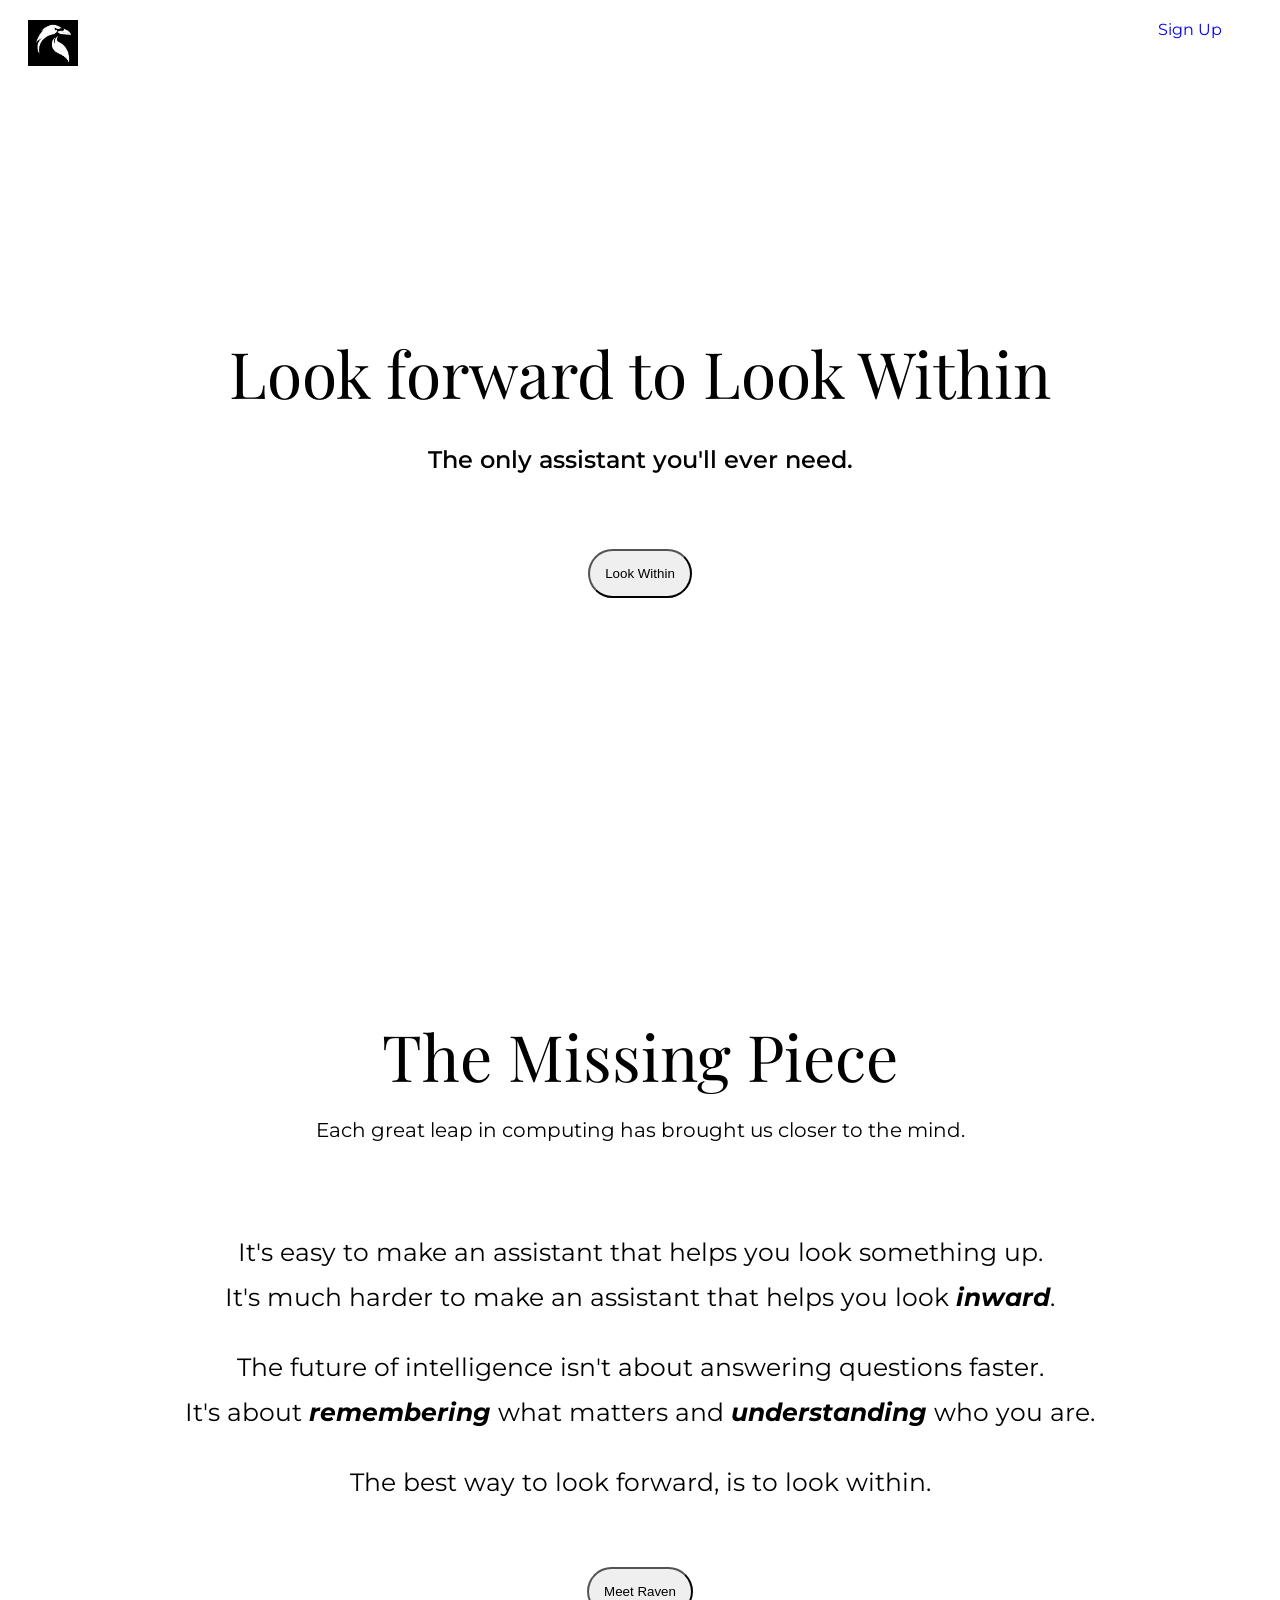
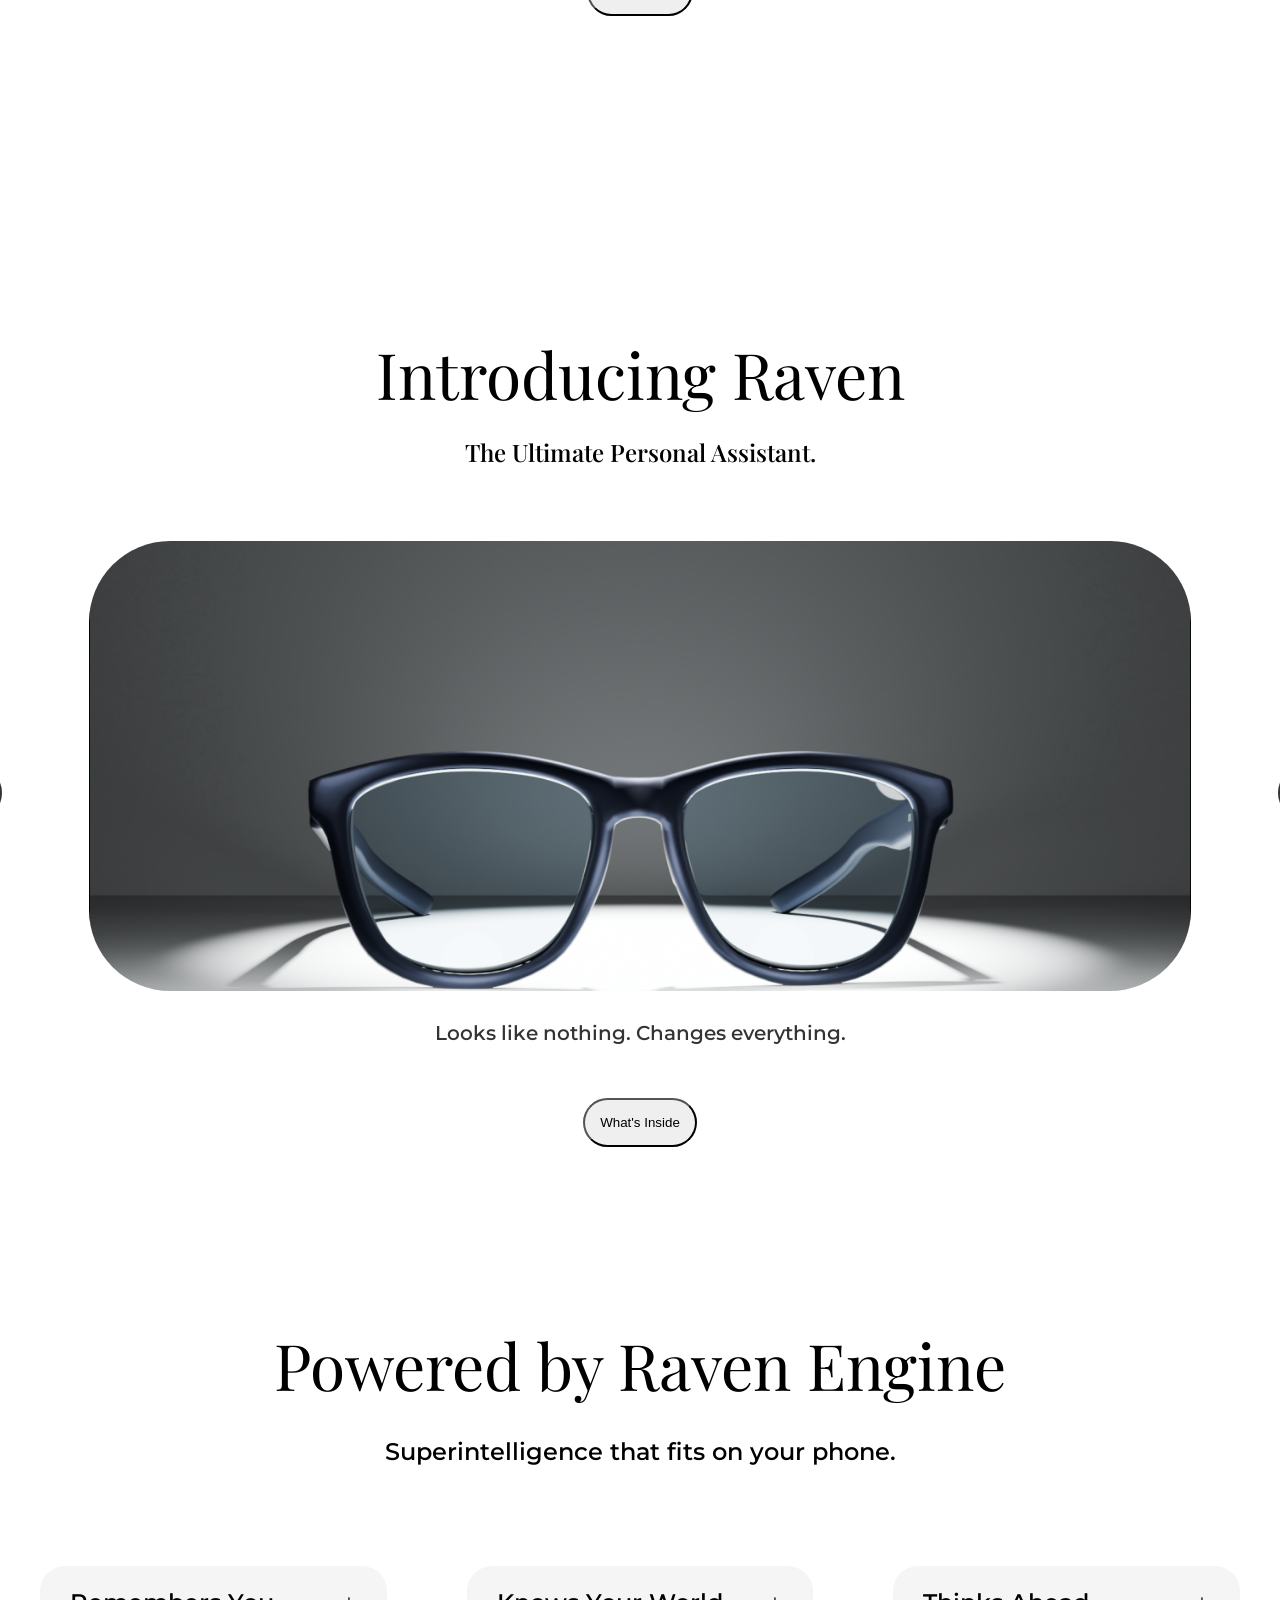
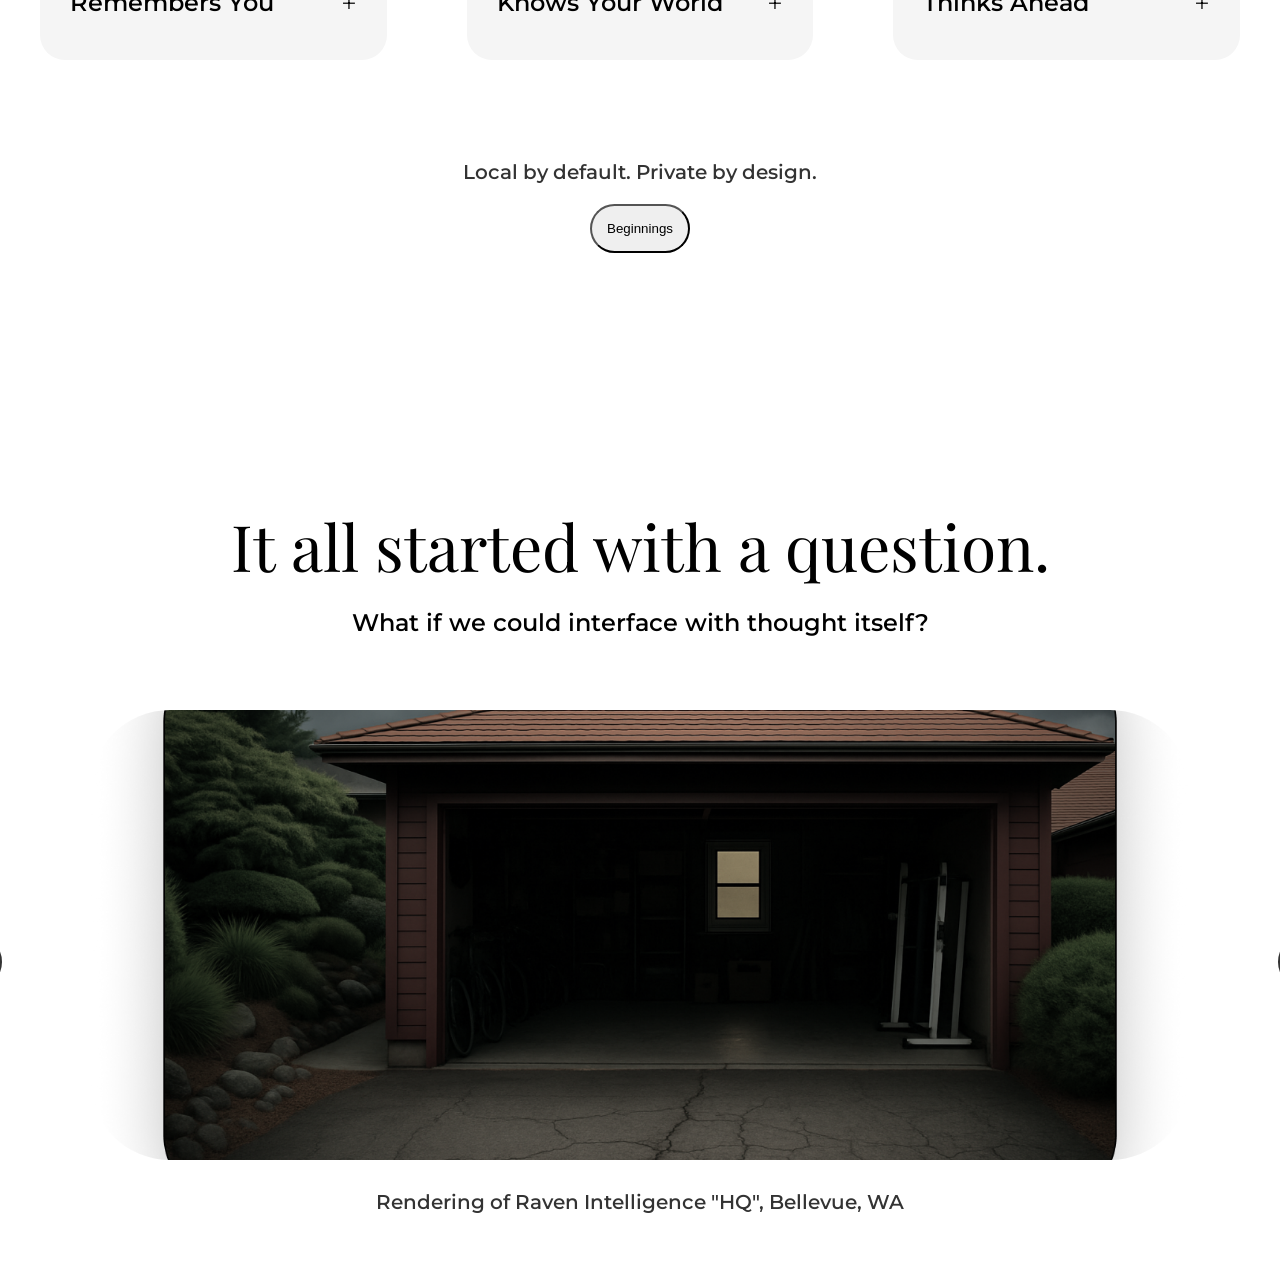
==== homepage.html @ 0edae62a "Added carosel for beginnings section" ====
<!DOCTYPE html>
<html lang="en">
<head>
    <meta charset="UTF-8">
    <meta name="viewport" content="width=device-width, initial-scale=1.0">
    <title>Raven Intelligence</title>
    <link rel = "stylesheet" href = "homepage.css">
    <!-- Imported Playfair Display and Montserrat-->
     <link href="https://fonts.googleapis.com/css2?family=Playfair+Display&display=swap" rel="stylesheet">
     <link href="https://fonts.googleapis.com/css2?family=Montserrat&display=swap" rel="stylesheet">
</head>

<body>
    <!-- The Header Section of the Website -->
    <div class = "header">
        <div class = "mainbar">
            <div class = "logo"><img src = "./images/raven-logo.jpg" alt = "The premier logo of Raven Intelligence."></div>
            <!-- Leads Patrons to the Email sign-up -->
            <div class = "sign-up"><a href = "https://stats.sender.net/forms/ejRJNv/view">Sign Up</a></div>
        </div>
        <div class = "hook">
            <div class = "top">Look forward to Look Within</div>
            <div class = "middle">The only assistant you'll ever need.</div>
            <div class = "bottom"><button>Look Within</button></div>
            <div class = "arrow"><div></div><div></div></div>
        </div>

    <!-- Section above should theoretically take up whole landing screen of whatever device -->
    </div>

    <!-- The info part of the website-->
     <div class = "info">
        <div class = "top">
            <div class = "title">The Missing Piece</div>
            <div class = "under">Each great leap in computing has brought us closer to the mind.</div>
        </div>
        <div class = "mid">
            <div class = "line">
                <div>It's easy to make an assistant that helps you look something up.</div>
                <div>It's much harder to make an assistant that helps you look <strong><em>inward</em></strong>.</div>
            </div>
            <div class = "line">
                <div>The future of intelligence isn't about answering questions faster.</div>
                <div>It's about <strong><em>remembering</em></strong> what matters and <strong><em>understanding</em></strong> who you are.</div>
            </div>
            <div class = "line">
                <div>The best way to look forward, is to look within.</div>
            </div>
        </div>
        <div class = "bottom">
            <div class = "button"><button>Meet Raven</button></div>
        </div>
     </div>

     <!-- The reveal and product showcase part of the website -->
     <div class = "reveal">
        <div class = "top">
            <div class = "title">Introducing Raven</div>
            <div class = "line">The Ultimate Personal Assistant.</div>
        </div>
        <div class="carousel-container" data-carousel="reveal">
            <div class="carousel-arrow left" onclick="previousSlide('reveal')">&#8249;</div>
            
            <div class="mid-content">
                <div class="reveal-mid1 active">
                    <div>
                        <div class = "photo"><img src = "images/raven-3.png" alt = "The front-view of Raven's Founder Edition model."></div>
                        <div class = "text">Looks like nothing. Changes everything.</div>
                    </div>
                </div>
                <div class="reveal-mid2">
                    <div>
                         <div class = "photo"><img src = "images/raven-1.png" alt = "The back-view of Raven's Founder Edition model."></div>
                         <div class = "text">You don't see Raven. You see through it.</div>
                    </div>
                </div>
                <div class="reveal-mid3">
                    <div>
                        <div class = "photo"><img src = "images/raven-2.png" alt = "A close up view of the personalized serial number on the product."></div>
                        <div class = "text">One of one thousand. Made to be remembered.</div>
                    </div>
                </div>
                <div class="reveal-mid4">
                    <div>
                        <div class = "photo"><img src = "images/raven-4.png" alt = "A view of the limited etching included on Raven FE."></div>
                        <div class = "text">Founder's Edition. Yours alone.</div>
                    </div>
                </div>
            </div>
            
            <div class="carousel-arrow right" onclick="nextSlide('reveal')">&#8250;</div>
        </div>
        <div class = "bottom">
            <div class = "button"><button>What's Inside</button></div>
        </div>
     </div>



    <!-- The Introduction Section of the Website with aux info -->
     <div class = "intro">
        <div class = "meet">
            <div class = "meet1">Powered by Raven Engine</div>
            <div class = "meet2">Superintelligence that fits on your phone.</div>
        </div>
        <div class = "table">
            <div class = "box" onclick="toggleBox(this)">
                <div class = "sec">
                    <div>Remembers You</div>
                    <div>+</div>
                </div>
                <div class = "text">
                    <div><strong>The most personal assistant ever made.</strong></div>
                    <div>Raven listens to, and remembers what you say, and uses it to answer your questions like a second brain.</div>
                </div>
            </div>
            <div class = "box" onclick="toggleBox(this)">
                <div class = "sec">
                    <div>Knows Your World</div>
                    <div>+</div>
                </div>
                <div class = "text">
                    <div><strong>Raven understands the world around you.</strong></div>
                    <div>Whether it's a question about your pet, favorite resturant, or your city, Raven responds instantly, with real-world knowledge tailored to you.</div>
                </div>
            </div>
            <div class = "box" onclick="toggleBox(this)">
                <div class = "sec">
                    <div>Thinks Ahead</div>
                    <div>+</div>
                </div>
                <div class = "text">
                    <div><strong>Raven is the only assistant that helps you before you even ask.</strong></div>
                    <div>No more worrying about forgetting your umbrella. Raven's got you.</div>
                </div>
            </div>
        </div>
        <div class = "bottom">
            <div class = "text">Local by default. Private by design.</div>
            <button>Beginnings</button>
        </div>
     </div>

     <!-- The beginnings section -->
      <div class = "beginnings">
        <div class = "interface">
            <div class = "title">It all started with a question.</div>
            <div class = "line">What if we could interface with thought itself?</div>
        </div>

        <div class="carousel-container" data-carousel="beginnings">
            <div class="carousel-arrow left" onclick="previousSlide('beginnings')">&#8249;</div>
            
            <div class="mid-content">
                <div class="beginnings-mid1 active">
                    <div>
                        <div class = "photo"><img src = "images/beginning-1.png" alt = "The front-view of Raven's Founder Edition model."></div>
                        <div class = "text">Rendering of Raven Intelligence "HQ", Bellevue, WA</div>
                    </div>
                </div>
                <div class="beginnings-mid2">
                    <div>
                         <div class = "photo"><img src = "images/beginning-2.png" alt = "The back-view of Raven's Founder Edition model."></div>
                         <div class = "text">Founder & CEO Siddarth at work on hardware</div>
                    </div>
                </div>
                <div class="beginnings-mid3">
                    <div>
                        <div class = "photo"><img src = "images/beginning-3.png" alt = "A close up view of the personalized serial number on the product."></div>
                        <div class = "text">Co-Founder Bradley Nick reviewing software</div>
                    </div>
                </div>
                <div class="beginnings-mid4">
                    <div>
                        <div class = "photo"><img src = "images/beginning-4.png" alt = "A view of the limited etching included on Raven FE."></div>
                        <div class = "text">Mapping the future of intelligence</div>
                    </div>
                </div>
            </div>
            
            <div class="carousel-arrow right" onclick="nextSlide('beginnings')">&#8250;</div>
        </div>

      </div>

<script>
// Carousel state for each section
const carousels = {
    reveal: {
        currentSlide: 0,
        slides: ['reveal-mid1', 'reveal-mid2', 'reveal-mid3', 'reveal-mid4']
    },
    beginnings: {
        currentSlide: 0,
        slides: ['beginnings-mid1', 'beginnings-mid2', 'beginnings-mid3', 'beginnings-mid4']
    }
};

function showSlide(carouselName, index) {
    const carousel = carousels[carouselName];
    // Hide all slides for this carousel
    carousel.slides.forEach(slide => {
        document.querySelector(`.${slide}`).classList.remove('active');
    });
    
    // Show current slide
    document.querySelector(`.${carousel.slides[index]}`).classList.add('active');
}

function nextSlide(carouselName) {
    const carousel = carousels[carouselName];
    carousel.currentSlide = (carousel.currentSlide + 1) % carousel.slides.length;
    showSlide(carouselName, carousel.currentSlide);
}

function previousSlide(carouselName) {
    const carousel = carousels[carouselName];
    carousel.currentSlide = (carousel.currentSlide - 1 + carousel.slides.length) % carousel.slides.length;
    showSlide(carouselName, carousel.currentSlide);
}

// Auto advance each carousel every 5 seconds
setInterval(() => nextSlide('reveal'), 5000);
setInterval(() => nextSlide('beginnings'), 5000);

// Function to toggle box expansion
function toggleBox(box) {
    box.classList.toggle('expanded');
}
</script>

</body>

</html>
---- homepage.css ----
/* Universal Styles */
body {
    /* background: linear-gradient(180deg, #000002 0%, #03061E 12.5%, #404257 25%, #5B5C6C 37.5%, #404257 62.5%, #03061E 75%, #000002 87.5%);
    min-height: 100vh;
    margin: 0;
    padding: 0; */

    font-family: "Montserrat", sans-serif;
}

a {
    text-decoration: none;
    /* color: #FFFFFF; */
}

/* ---------------Header Style-----------------------------*/
.header {
    display: flex;
    flex-direction: column;
    /* background: linear-gradient(180deg, #000002 0%, #03061E 67%); */
    gap: 250px; 
    margin: 10px;
}

.logo img{
    width: 50px;
    height: auto;
    margin-right: 50px;
}

.sign-up {
       margin-right: 30px;
       
}

.mainbar {
    display: flex;
    margin: 10px;
    justify-content: space-between;
}

.hook {
    display: flex;
    flex-direction: column;
    align-items: center;
}

.top {
    font-family: "Playfair Display", sans-serif;
    font-size: 64px;
    margin-bottom: 30px;
}

.middle {
    font-size: 24px;
    margin-bottom: 75px;
    font-weight: 550;
}

.bottom {
    font-size: 18px;
    margin-bottom: 265px;
}

.bottom button {
    padding: 15px;
    border-radius: 1000px;
}

.header .arrow {
    display: flex;
    flex-direction: column;
    align-items: center;
    gap: 15px;
    margin-bottom: 100px;
}

/* ------------------------------Info Styling--------------------------------*/
.info {
    display: flex;
    flex-direction: column;
    align-items: center;
    gap: 35px;
}

.info .top {
    display: flex;
    flex-direction: column;
    margin: 25px;
    align-items: center;
    gap: 20px;
}

.info .top .under {
    font-family: "Montserrat", sans-serif;
    font-size: 20px;
}

.info .mid {
    display: flex;
    flex-direction: column;
    margin: 35px 0px;
    font-size: 25px;
    align-items: center;
    gap: 40px;
}

.info .mid .line {
    display: flex;
    flex-direction: column;
    align-items: center;
    gap: 15px;
}

/*--------------------------Reveal Section Styling------------------------------*/
.reveal {
    display: flex;
    flex-direction: column;
    align-items: center;
    margin: 50px 20px;
    position: relative;
}

.reveal .top {
    text-align: center;
    margin-bottom: 50px;
}

.reveal .title {
    font-family: "Playfair Display", sans-serif;
    font-size: 64px;
    margin-bottom: 20px;
}

.reveal .line {
    font-size: 24px;
    font-weight: 550;
}

/* Carousel Container */
.carousel-container {
    position: relative;
    width: 100%;
    max-width: 1300px;
    margin: 75px;
    height: 400px;
    display: flex;
    align-items: center;
    justify-content: center;
}

/* Arrow Styling */
.carousel-arrow {
    position: absolute;
    top: 50%;
    transform: translateY(-50%);
    background: rgba(255, 255, 255, 0.1);
    border: 2px solid #333;
    border-radius: 50%;
    width: 50px;
    height: 50px;
    display: flex;
    align-items: center;
    justify-content: center;
    cursor: pointer;
    font-size: 20px;
    color: #333;
    transition: all 0.3s ease;
    z-index: 10;
}

.carousel-arrow:hover {
    background: rgba(255, 255, 255, 0.2);
    transform: translateY(-50%) scale(1.1);
}

.carousel-arrow.left {
    left: -80px;
}

.carousel-arrow.right {
    right: -80px;
}

/* Mid Content Styling */
.mid-content {
    width: 100%;
    height: 600px;
    display: flex;
    align-items: center;
    justify-content: center;
    background: #ffffff;
    border-radius: 25px;
    position: relative;
    overflow: hidden;
}

.mid1, .mid2, .mid3, .mid4,
.reveal-mid1, .reveal-mid2, .reveal-mid3, .reveal-mid4,
.beginnings-mid1, .beginnings-mid2, .beginnings-mid3, .beginnings-mid4 {
    position: absolute;
    width: 100%;
    height: 100%;
    display: flex;
    align-items: center;
    justify-content: center;
    font-size: 24px;
    color: #333;
    opacity: 0;
    transition: opacity 0.5s ease-in-out;
}

.mid1 > div, .mid2 > div, .mid3 > div, .mid4 > div,
.reveal-mid1 > div, .reveal-mid2 > div, .reveal-mid3 > div, .reveal-mid4 > div,
.beginnings-mid1 > div, .beginnings-mid2 > div, .beginnings-mid3 > div, .beginnings-mid4 > div {
    display: flex;
    flex-direction: column;
    align-items: center;
    justify-content: center;
    width: 100%;
    height: 100%;
    gap: 20px;
}

.photo {
    display: flex;
    align-items: center;
    justify-content: center;
    width: 90%;
    height: 75%;
}

.photo img {
    width: 100%;
    height: 100%;
    object-fit: cover;
    border-radius: 81px;
}

.text {
    text-align: center;
    font-size: 20px;
    font-weight: 550;
    color: #333;
    max-width: 80%;
    margin-top: 10px;
}

.mid1.active, .mid2.active, .mid3.active, .mid4.active,
.reveal-mid1.active, .reveal-mid2.active, .reveal-mid3.active, .reveal-mid4.active,
.beginnings-mid1.active, .beginnings-mid2.active, .beginnings-mid3.active, .beginnings-mid4.active {
    opacity: 1;
}

/* Button styling for reveal section */
.reveal .bottom .button {
    margin-top: 30px;
}

.reveal .bottom {
    margin-bottom: 100px;
}

/* ------------------------------Intro Styling----------------------------------*/
/* .intro .arrow {
    margin-top: 150px;
    display: flex;
    flex-direction: column;
    align-items: center;
    gap: 15px;
} */

.intro {
    display: flex;
    flex-direction: column;
    margin: 25px;
    align-items: center;
    justify-content: center;
}

.meet {
    margin-top: 25px;
    display: flex;
    flex-direction: column;
    align-items: center;
    margin-bottom: 25px;
}

.meet1 {
    font-family: "Playfair Display", sans-serif;
    font-size: 64px;
    margin-bottom: 30px;
}

.meet2 {
    font-size: 24px;
    margin-bottom: 75px;
    font-weight: 550;
}

.table {
    display: flex;
    justify-content: space-between;
    align-items: flex-start;
    gap: 80px;
    max-width: 1200px;
    width: 100%;
}

.box {
    display: flex;
    flex-direction: column;
    flex: 1;
    background-color: #f5f5f5;
    padding: 10px 30px;
    border-radius: 25px;
    transition: all 0.3s ease;
    cursor: pointer;
}

.sec {
    display: flex;
    justify-content: space-between;
    align-items: center;
    font-size: 24px;
    font-weight: 550;
    margin: 0;
    padding: 10px 0;
}

.sec div:first-child {
    flex: 1;
}

.sec div:last-child {
    font-size: 28px;
    font-weight: 300;
    transition: transform 0.3s ease;
}

.intro .table .text {
    font-size: 18px;
    margin-top: 20px;
    max-height: 0;
    overflow: hidden;
    opacity: 0;
    transition: all 0.4s ease;
    text-align: left;
}

.intro .text div {
    margin-bottom: 20px;
}

.intro .text div:last-child {
    margin-bottom: 0;
}

.box.expanded {
    height: 350px;
}

.box.expanded .text {
    max-height: 350px;
    opacity: 1;
}

.box.expanded .sec div:last-child {
    transform: rotate(45deg);
}

.intro .bottom {
    margin-top: 90px;
    display: flex;
    flex-direction: column;
    align-items: center;
    width: 1000px;
    gap: 20px;
    margin-bottom: 200px;
}

/* ---------------------------------Beginnings Style---------------------- */
.beginnings {
    display: flex;
    flex-direction: column;
    align-items: center;
    margin: 50px 20px;
    position: relative;
}

.interface {
    text-align: center;
    margin-bottom: 50px;
}

.interface .title {
    font-family: "Playfair Display", sans-serif;
    font-size: 64px;
    margin-bottom: 20px;
}

.interface .line {
    font-size: 24px;
    font-weight: 550;
}
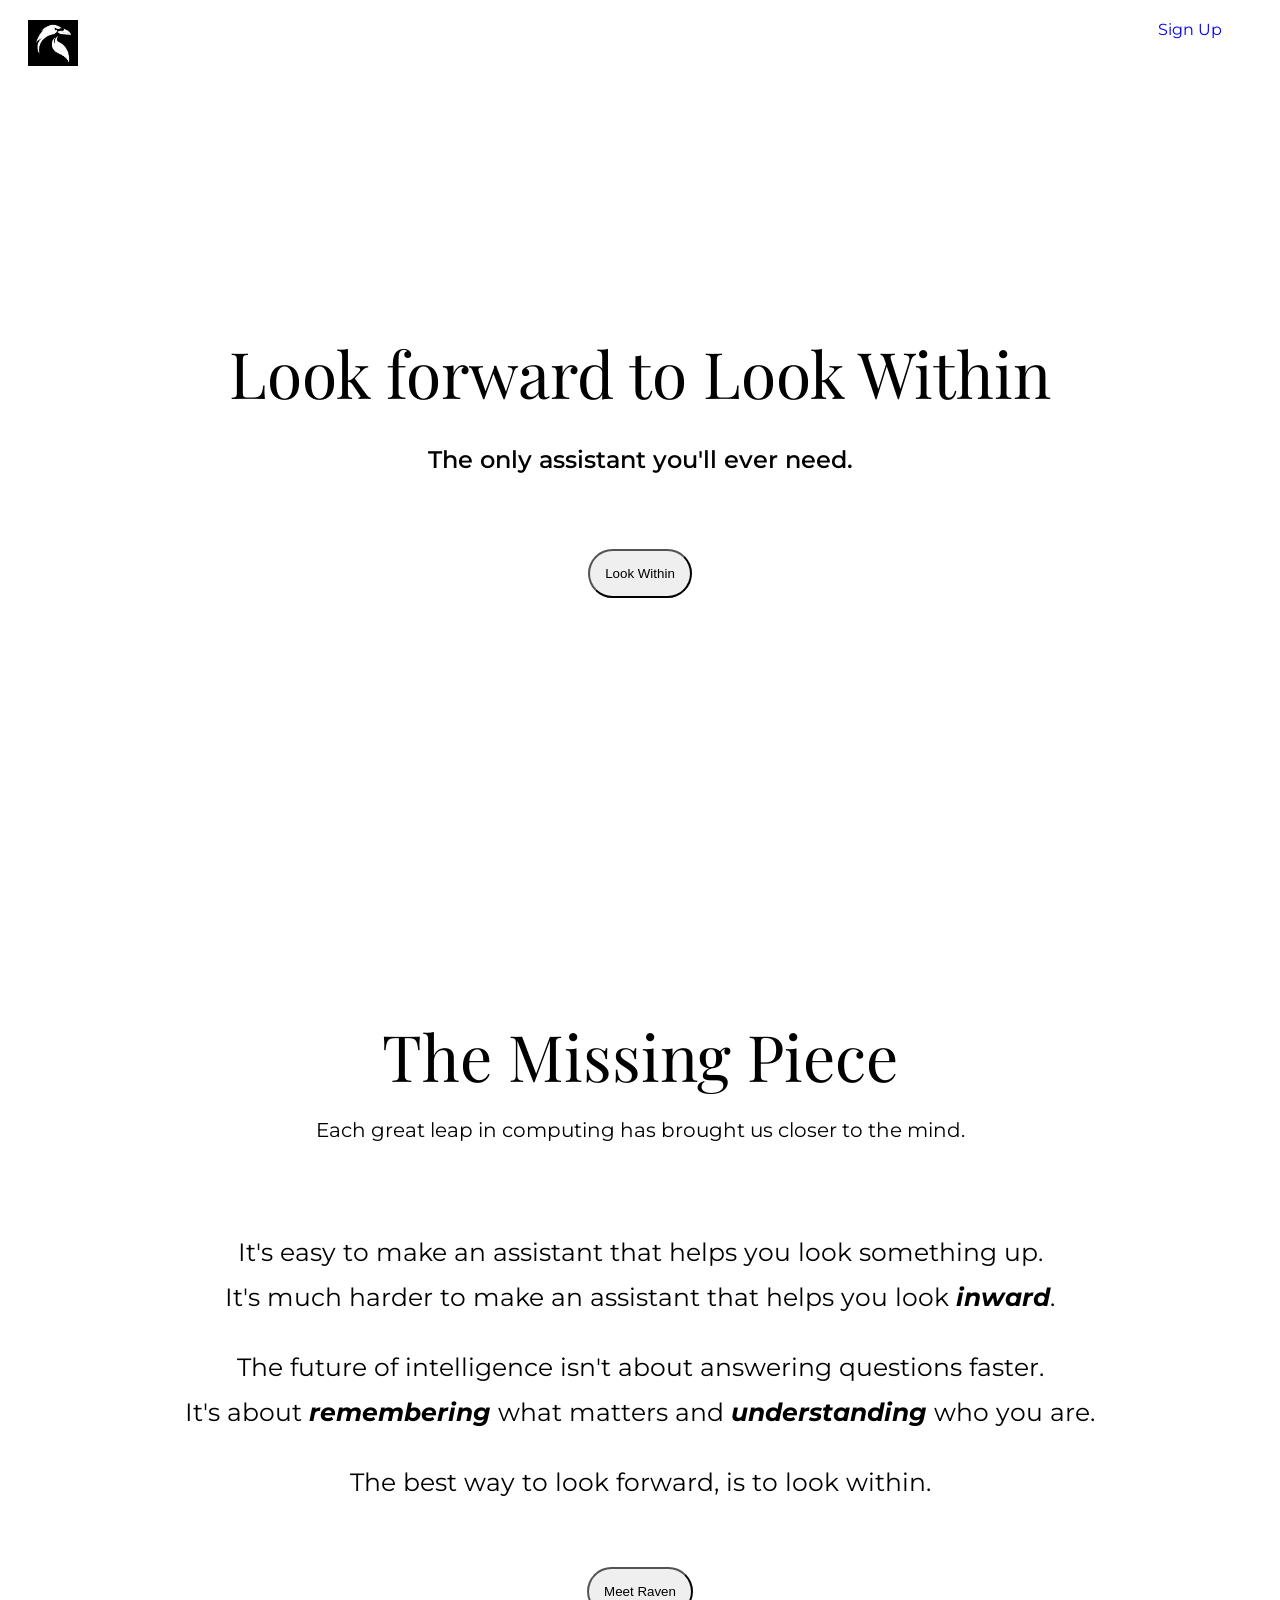
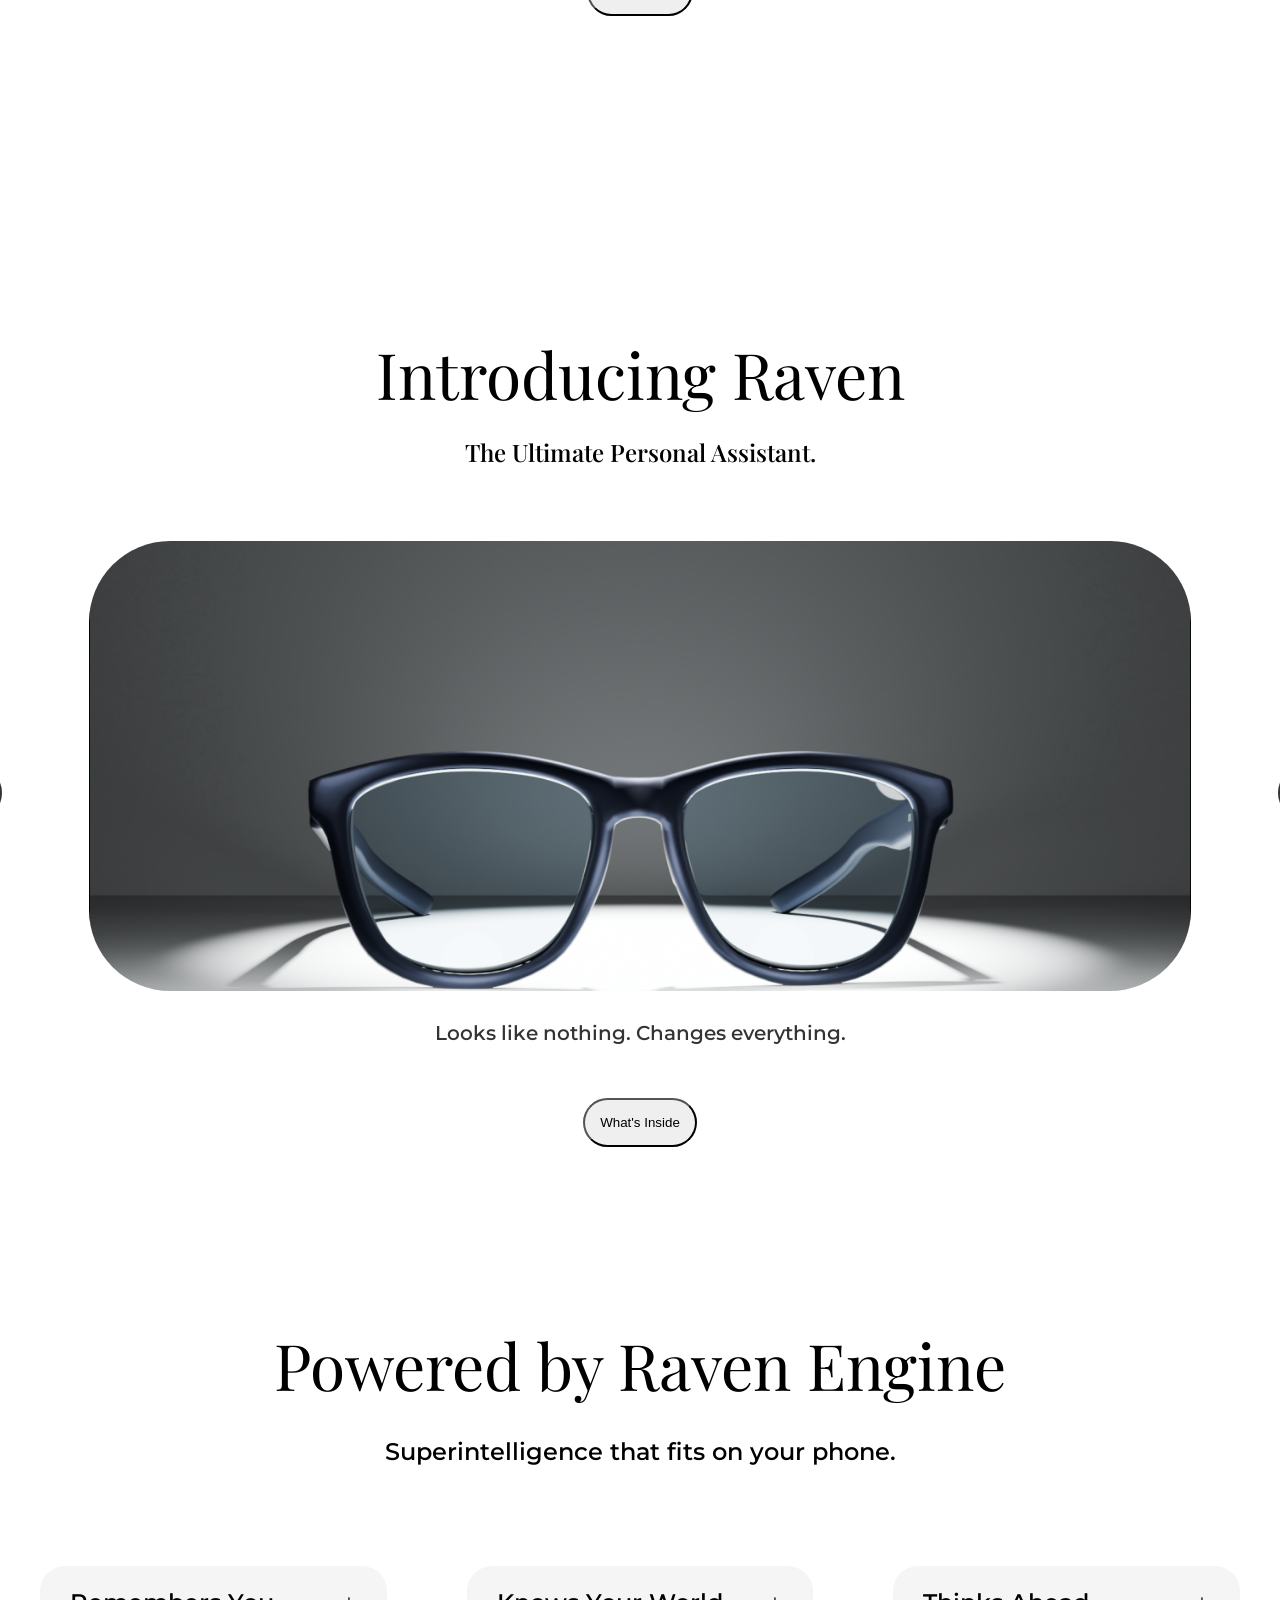
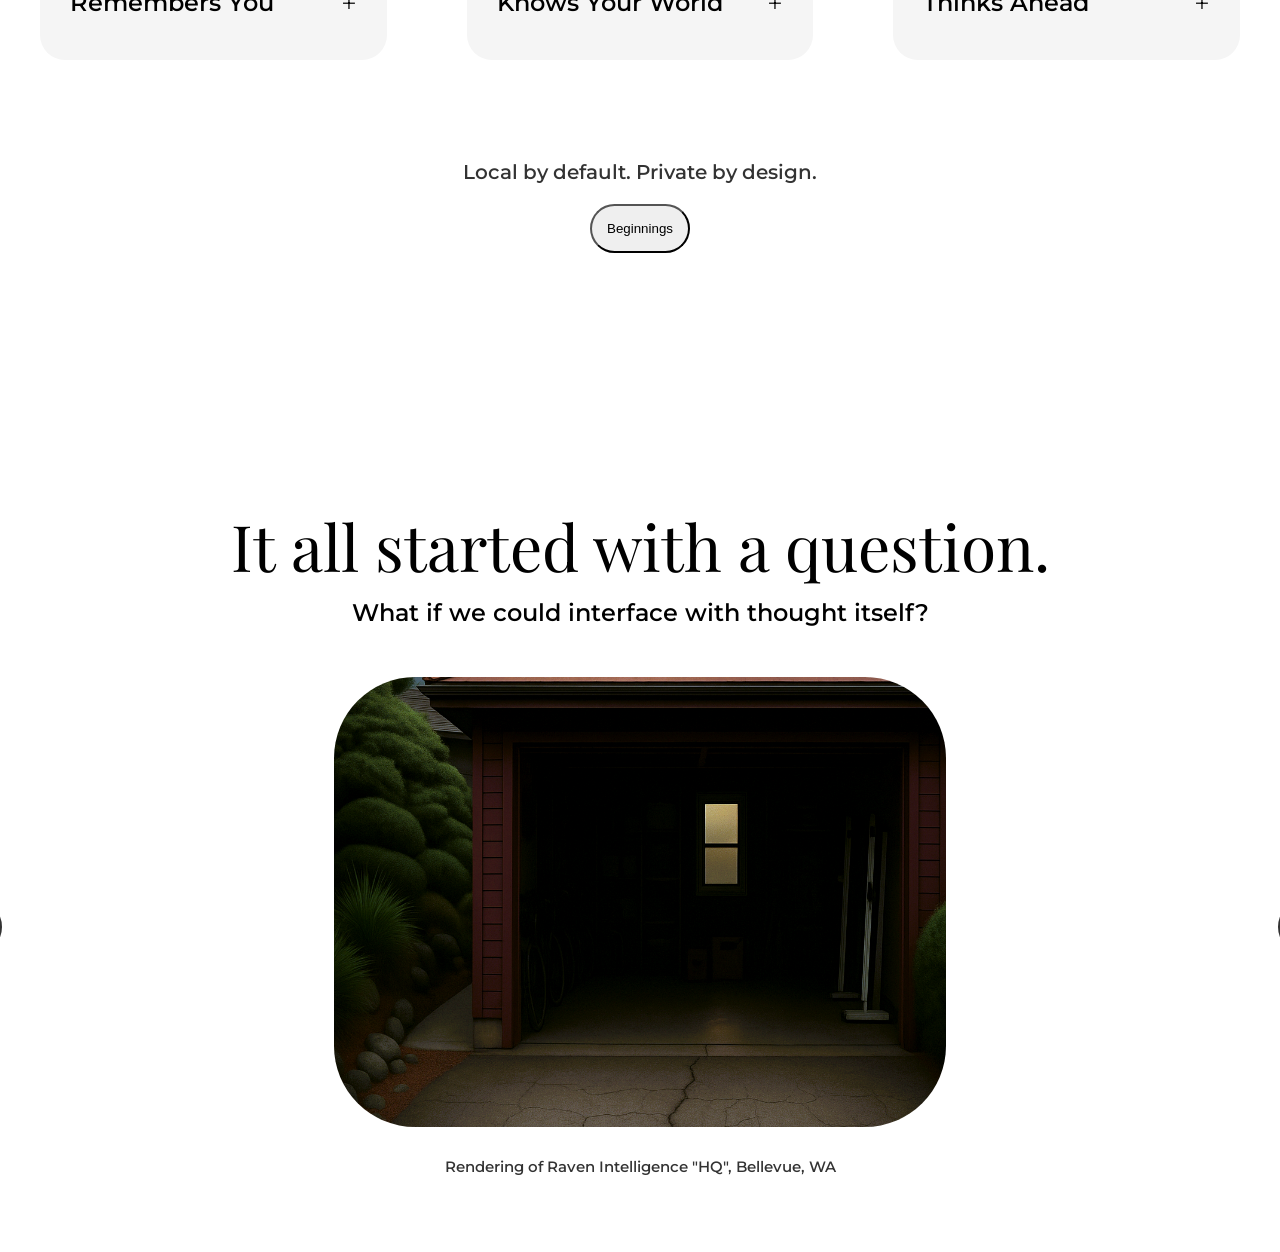
==== commit 2ed1d8a9: "Fixed aspect ratio for beginning-1" ====
--- a/homepage.html
+++ b/homepage.html
@@ -154,7 +154,7 @@
             <div class="mid-content">
                 <div class="beginnings-mid1 active">
                     <div>
-                        <div class = "photo"><img src = "images/beginning-1.png" alt = "The front-view of Raven's Founder Edition model."></div>
+                        <div class = "photo"><img src = "images/beginning-1-fixed.png" alt = "The front-view of Raven's Founder Edition model."></div>
                         <div class = "text">Rendering of Raven Intelligence "HQ", Bellevue, WA</div>
                     </div>
                 </div>
--- a/homepage.css
+++ b/homepage.css
@@ -390,13 +390,13 @@
 
 .interface {
     text-align: center;
-    margin-bottom: 50px;
+    margin-bottom: 25px;
 }
 
 .interface .title {
     font-family: "Playfair Display", sans-serif;
     font-size: 64px;
-    margin-bottom: 20px;
+    margin-bottom: 10px;
 }
 
 .interface .line {
@@ -404,3 +404,21 @@
     font-weight: 550;
 }
 
+/* ------- BEGINNINGS CAROUSEL CUSTOMIZATION ------- */
+/* Adjust these values to change ONLY the beginnings carousel */
+
+/* Picture size controls for beginnings carousel */
+.beginnings .photo {
+    width: 50%;  /* Change this to make pictures wider/narrower (e.g., 70%, 100%) */
+    height: 75%; /* Change this to make pictures taller/shorter (e.g., 60%, 80%) */
+}
+
+/* Text size controls for beginnings carousel */
+.beginnings .text {
+    font-size: 15px;     /* Change this to make text bigger/smaller (e.g., 16px, 24px) */
+    font-weight: 550;    /* Change this to make text lighter/bolder (e.g., 400, 600) */
+    max-width: 80%;      /* Change this to make text container wider/narrower (e.g., 70%, 90%) */
+}
+
+
+
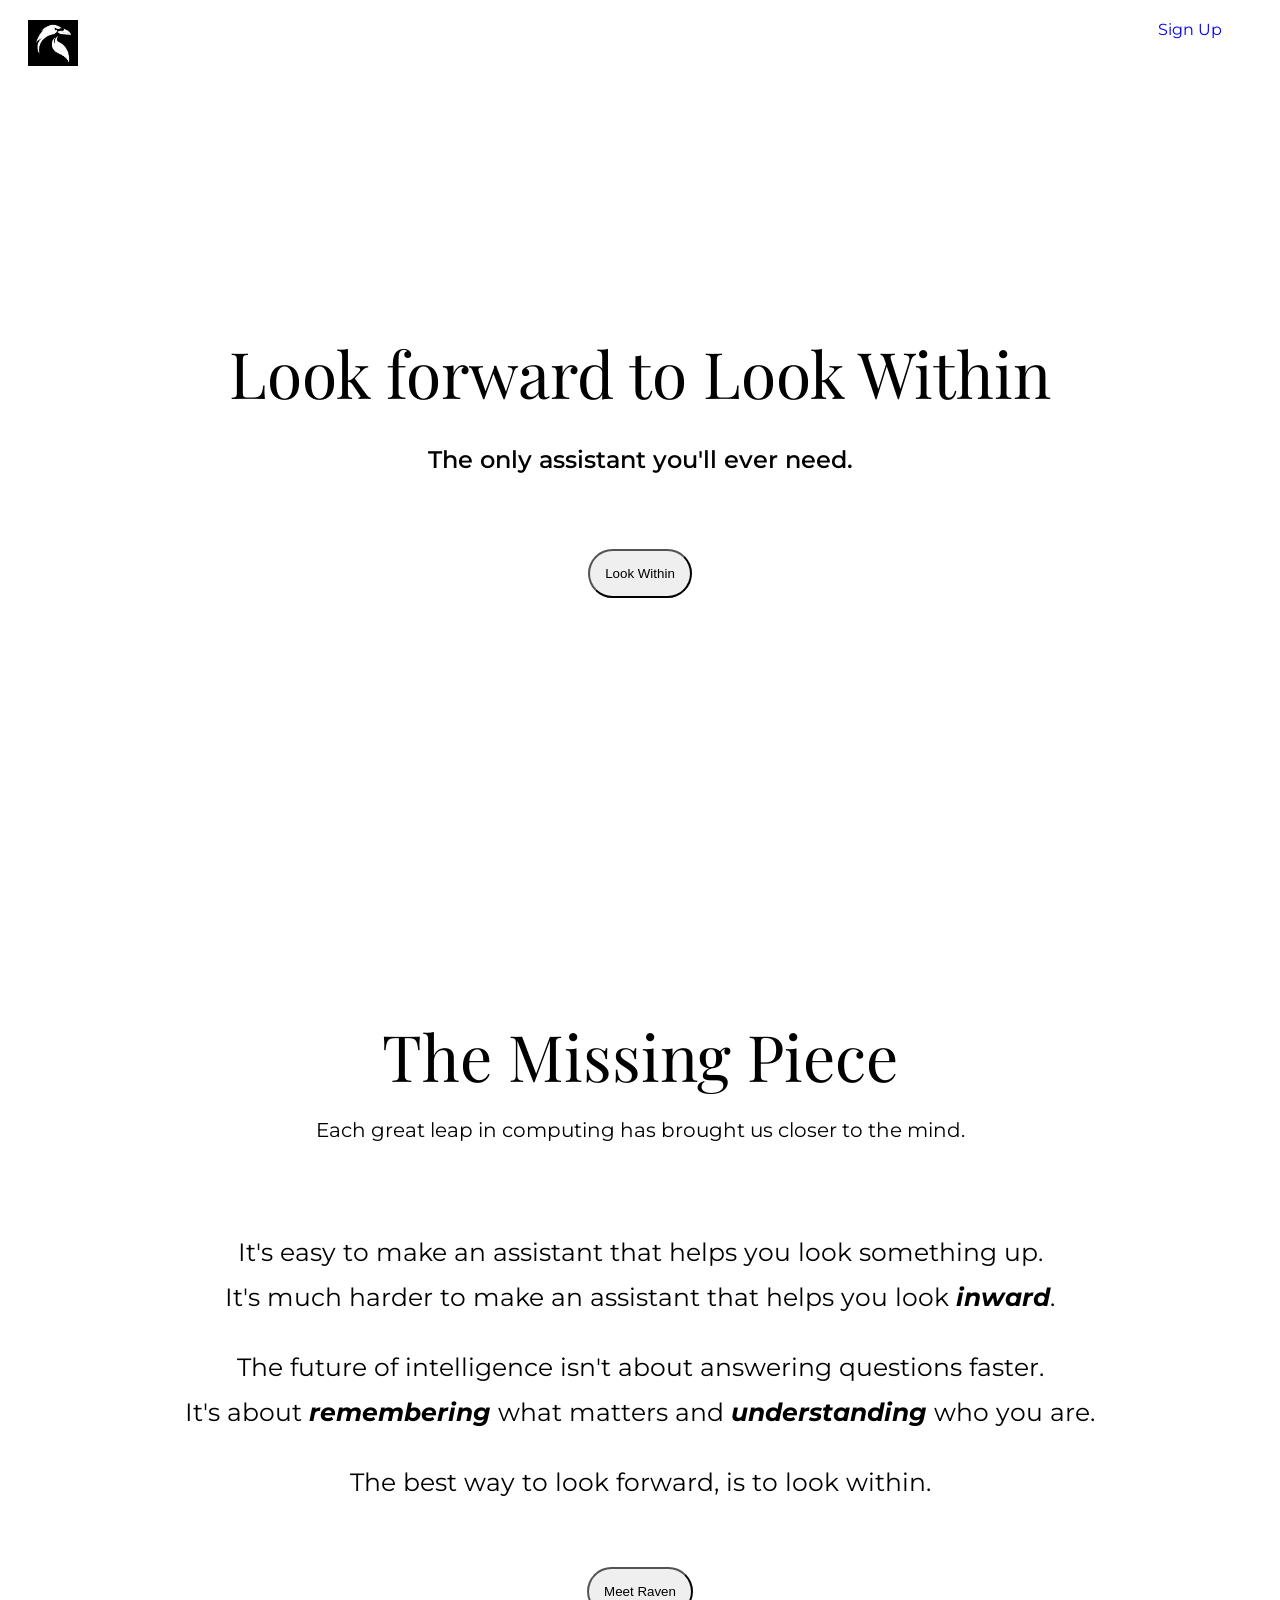
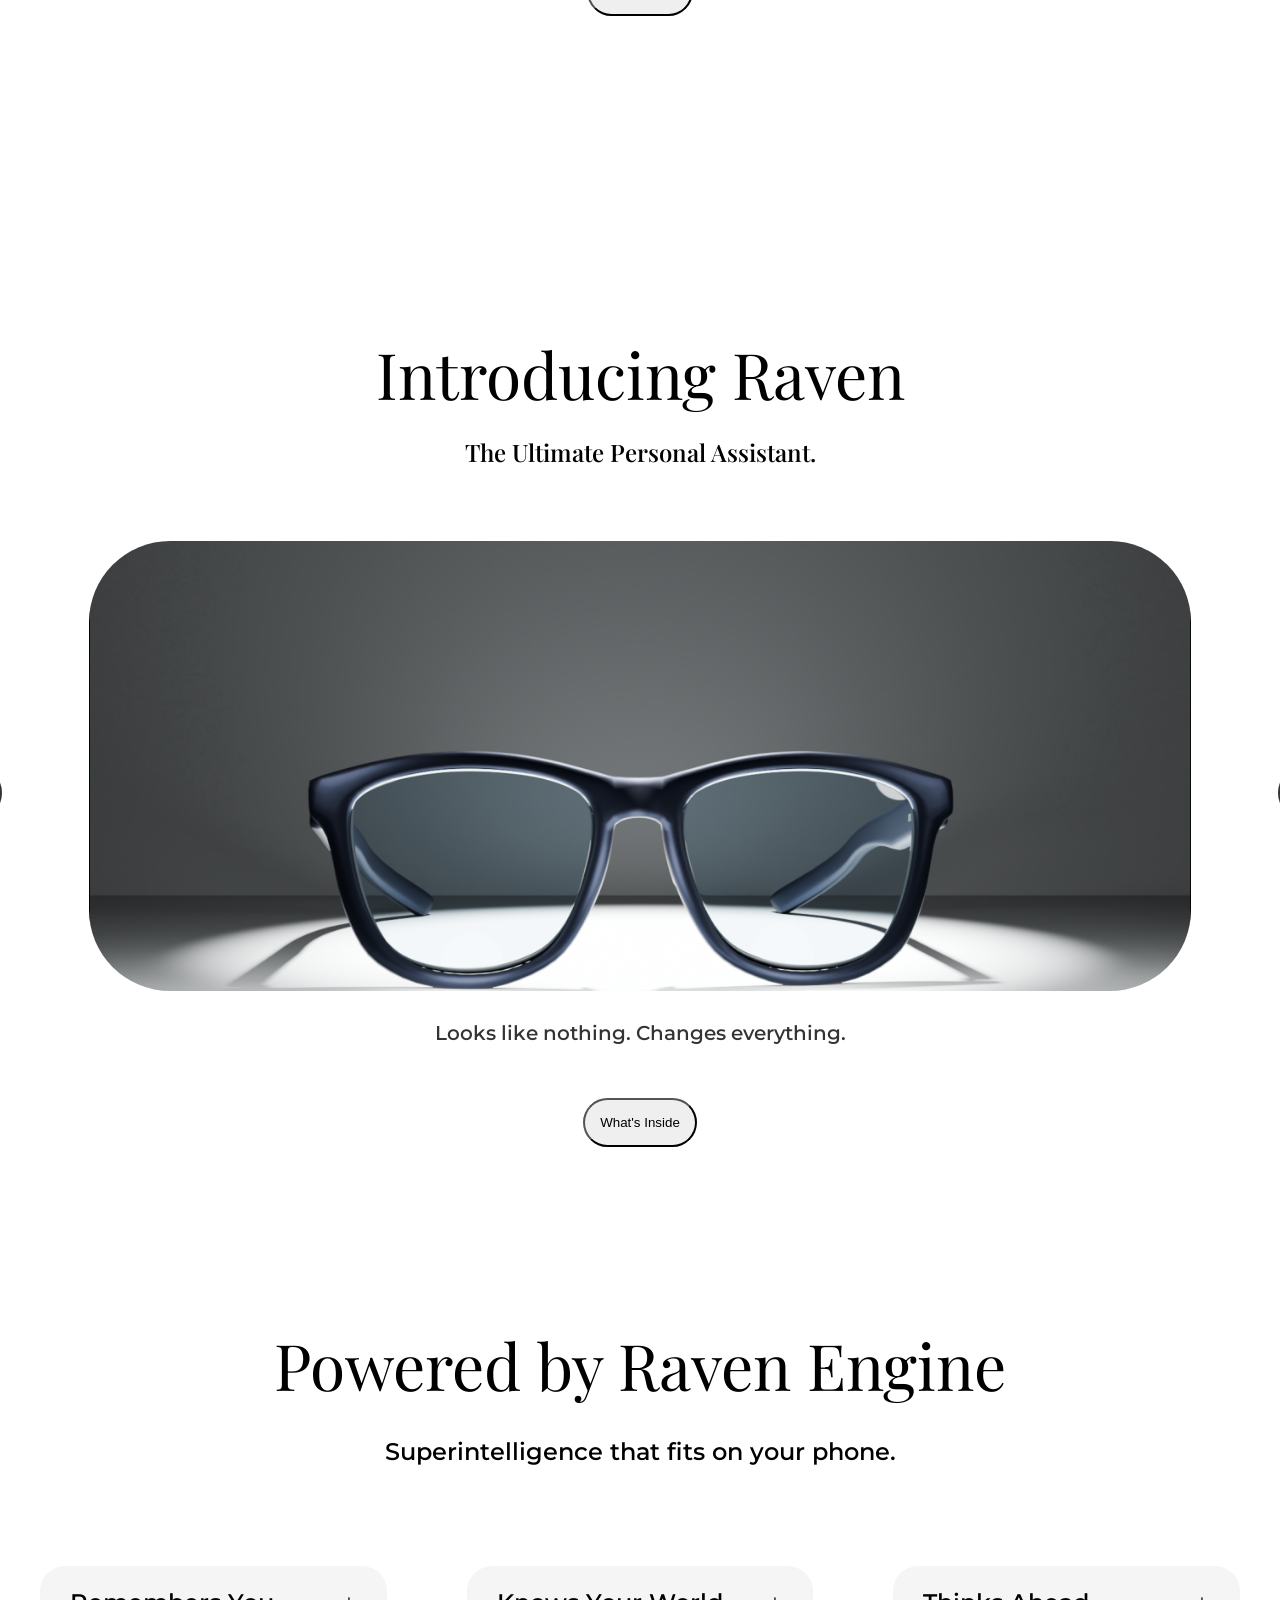
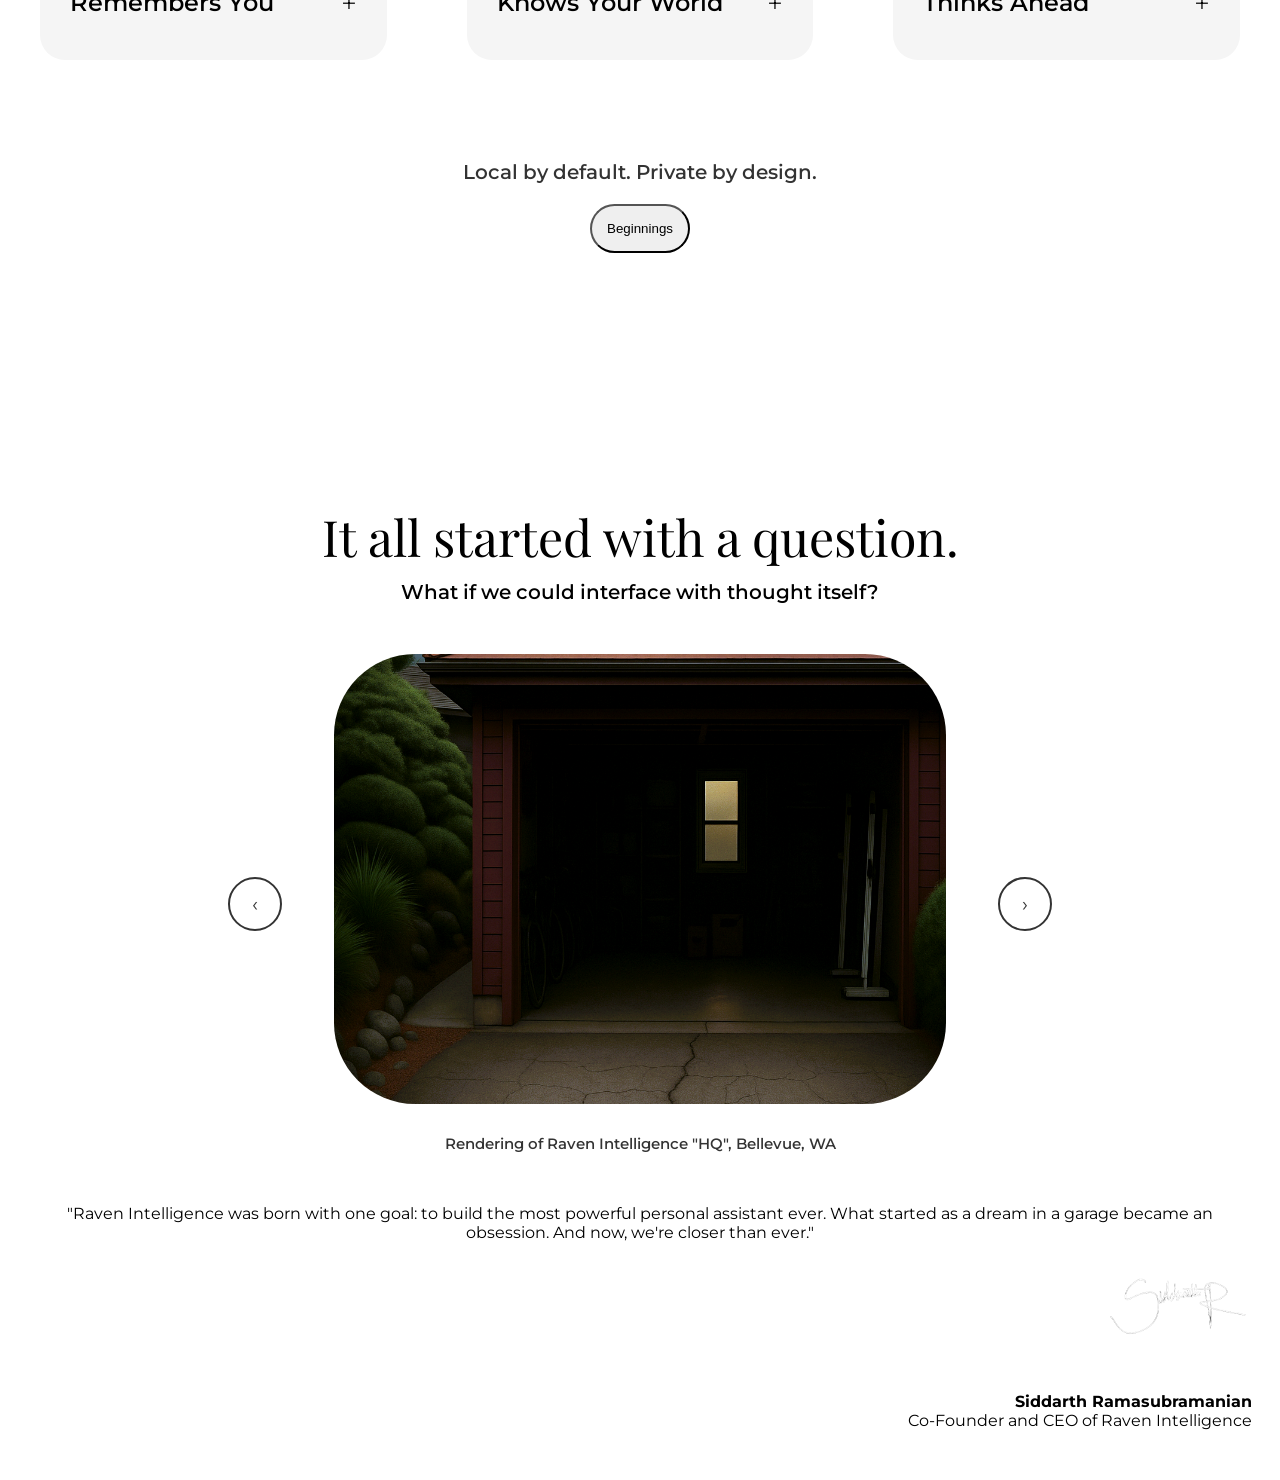
==== commit 3ff74dc2: "Finished beginnings section" ====
--- a/homepage.html
+++ b/homepage.html
@@ -154,31 +154,42 @@
             <div class="mid-content">
                 <div class="beginnings-mid1 active">
                     <div>
-                        <div class = "photo"><img src = "images/beginning-1-fixed.png" alt = "The front-view of Raven's Founder Edition model."></div>
+                        <div class = "photo"><img src = "images/beginning-1-fixed.png" alt = "Rendering of Raven Intelligence 'HQ', Bellevue, WA"></div>
                         <div class = "text">Rendering of Raven Intelligence "HQ", Bellevue, WA</div>
                     </div>
                 </div>
                 <div class="beginnings-mid2">
                     <div>
-                         <div class = "photo"><img src = "images/beginning-2.png" alt = "The back-view of Raven's Founder Edition model."></div>
+                         <div class = "photo"><img src = "images/beginning-2.png" alt = "Founder & CEO Siddarth at work on hardware"></div>
                          <div class = "text">Founder & CEO Siddarth at work on hardware</div>
                     </div>
                 </div>
                 <div class="beginnings-mid3">
                     <div>
-                        <div class = "photo"><img src = "images/beginning-3.png" alt = "A close up view of the personalized serial number on the product."></div>
+                        <div class = "photo"><img src = "images/beginning-3.png" alt = "Co-Founder Bradley Nick reviewing software"></div>
                         <div class = "text">Co-Founder Bradley Nick reviewing software</div>
                     </div>
                 </div>
                 <div class="beginnings-mid4">
                     <div>
-                        <div class = "photo"><img src = "images/beginning-4.png" alt = "A view of the limited etching included on Raven FE."></div>
+                        <div class = "photo"><img src = "images/beginning-4.png" alt = "Mapping the future of intelligence"></div>
                         <div class = "text">Mapping the future of intelligence</div>
                     </div>
                 </div>
             </div>
             
             <div class="carousel-arrow right" onclick="nextSlide('beginnings')">&#8250;</div>
+        </div>
+
+        <div class = "start">
+            <div class = "roots">"Raven Intelligence was born with one goal: to build the most powerful personal assistant ever. What started as a dream in a garage became an obsession. And now, we're closer than ever."</div>
+            <div class = "signature">
+                <img src = "images/signature.png" alt = "The signature of Raven's Founder, Siddarth Ramasubramanian.">
+                <div class = "finisher">
+                    <div><strong>Siddarth Ramasubramanian</strong></div>
+                    <div>Co-Founder and CEO of Raven Intelligence</div>
+                </div>
+            </div>
         </div>
 
       </div>
--- a/homepage.css
+++ b/homepage.css
@@ -395,30 +395,58 @@
 
 .interface .title {
     font-family: "Playfair Display", sans-serif;
-    font-size: 64px;
+    font-size: 50px;
     margin-bottom: 10px;
 }
 
 .interface .line {
-    font-size: 24px;
-    font-weight: 550;
-}
-
-/* ------- BEGINNINGS CAROUSEL CUSTOMIZATION ------- */
-/* Adjust these values to change ONLY the beginnings carousel */
-
-/* Picture size controls for beginnings carousel */
+    font-size: 20px;
+    font-weight: 550;
+}
+
 .beginnings .photo {
-    width: 50%;  /* Change this to make pictures wider/narrower (e.g., 70%, 100%) */
-    height: 75%; /* Change this to make pictures taller/shorter (e.g., 60%, 80%) */
-}
-
-/* Text size controls for beginnings carousel */
+    width: 50%;  
+    height: 75%; 
+}
 .beginnings .text {
-    font-size: 15px;     /* Change this to make text bigger/smaller (e.g., 16px, 24px) */
-    font-weight: 550;    /* Change this to make text lighter/bolder (e.g., 400, 600) */
-    max-width: 80%;      /* Change this to make text container wider/narrower (e.g., 70%, 90%) */
-}
-
-
-
+    font-size: 15px;     
+    font-weight: 550;    
+    max-width: 80%;      
+}
+
+.beginnings .carousel-arrow.left {
+    left: 200px;         
+}
+
+.beginnings .carousel-arrow.right {
+    right: 200px;       
+
+}
+
+.start {
+    margin-top: 25px;
+    display: flex;
+    flex-direction: column;
+}
+
+.roots {
+    text-align: center;
+}
+
+.signature {
+    display: flex;
+    flex-direction: column;
+    align-items: flex-end;
+}
+
+.signature img {
+    height: 150px;        
+    width: 150px;         
+    /* background-color: black; */
+}
+
+.finisher {
+    display: flex;
+    flex-direction: column;
+    align-items: flex-end;
+}
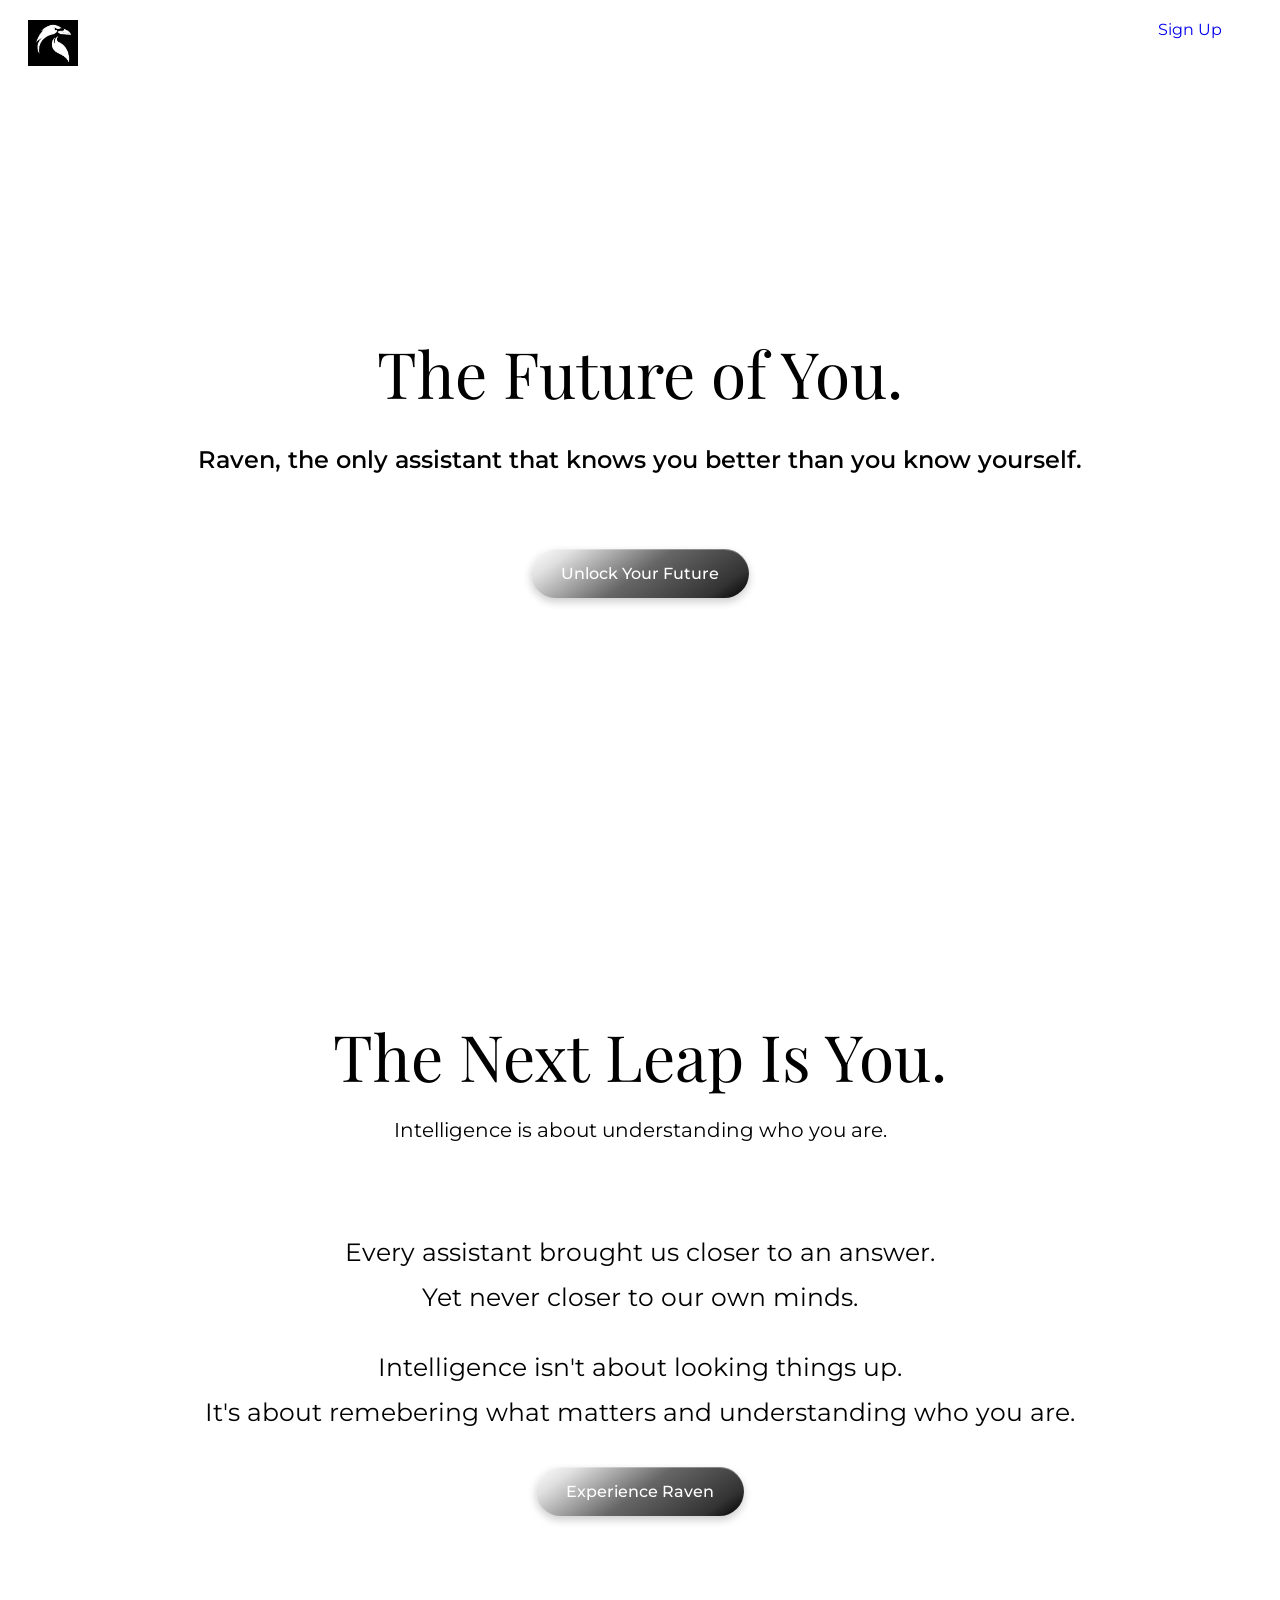
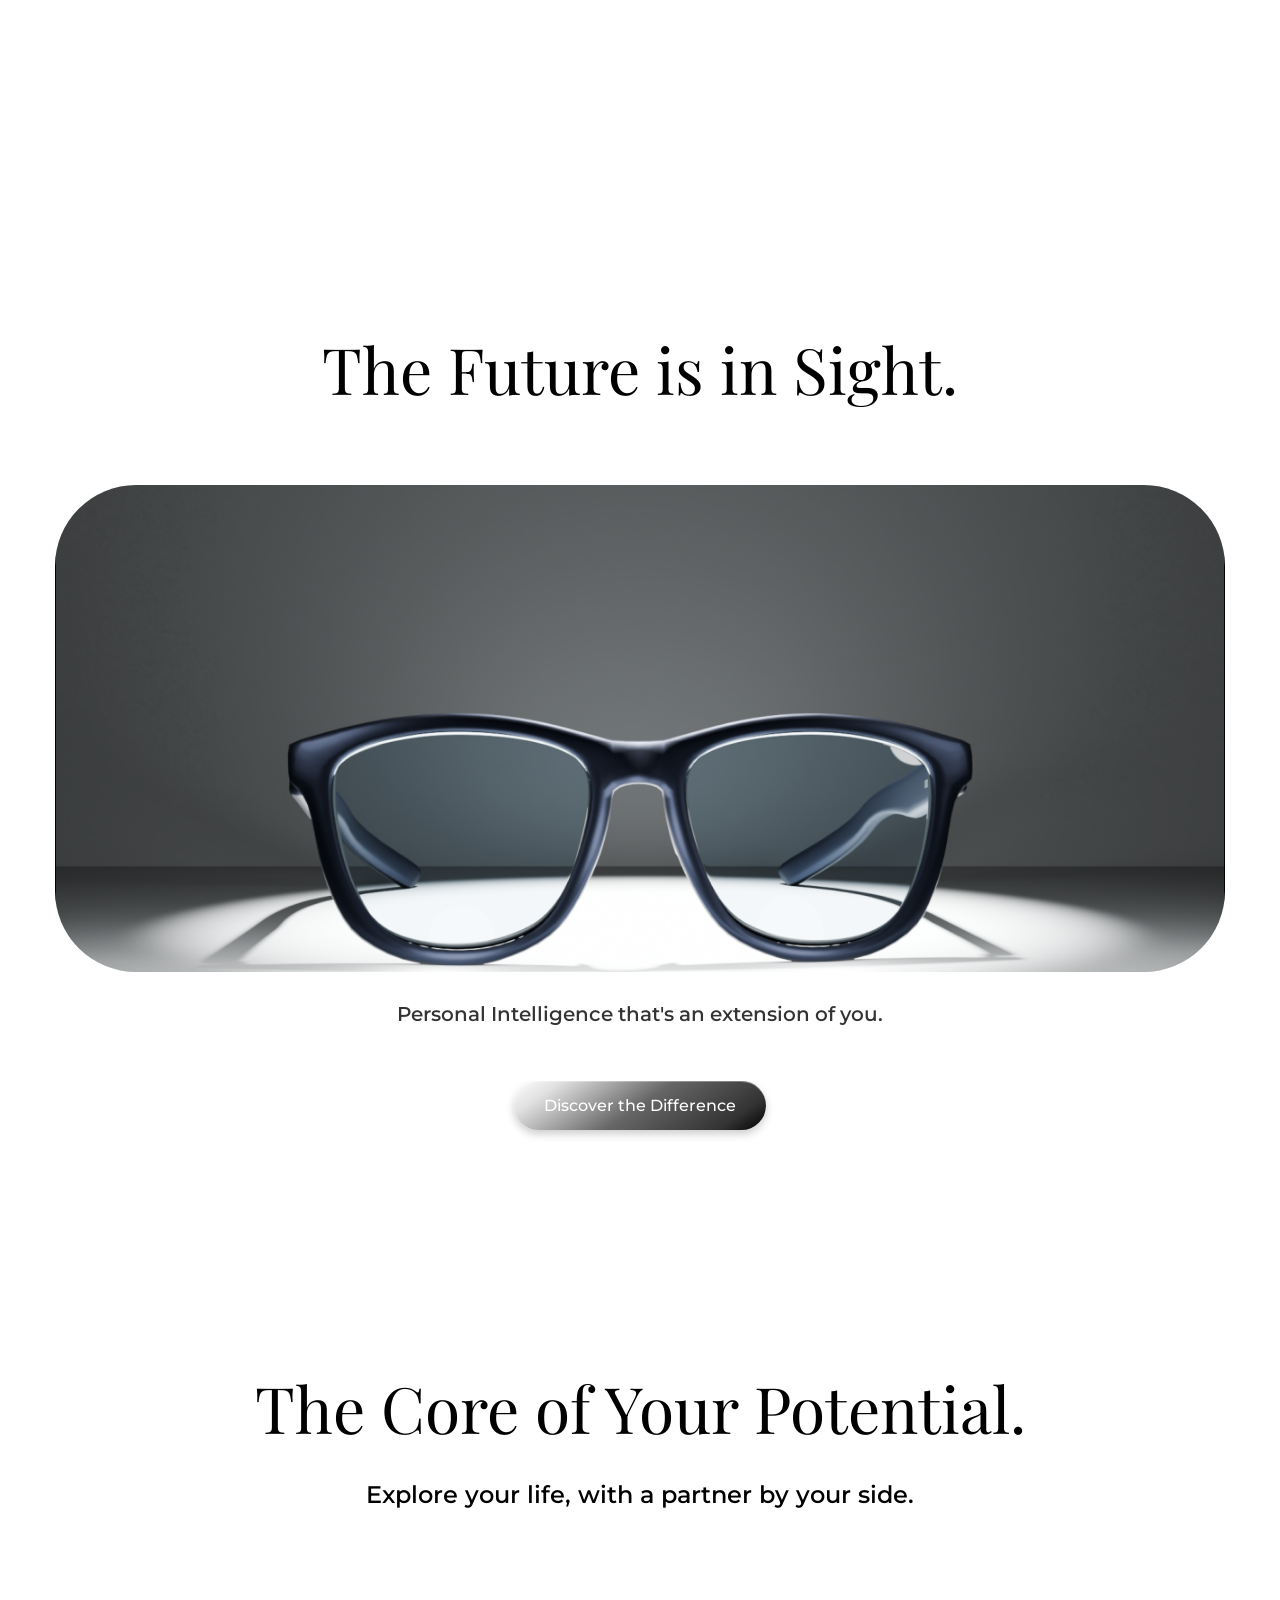
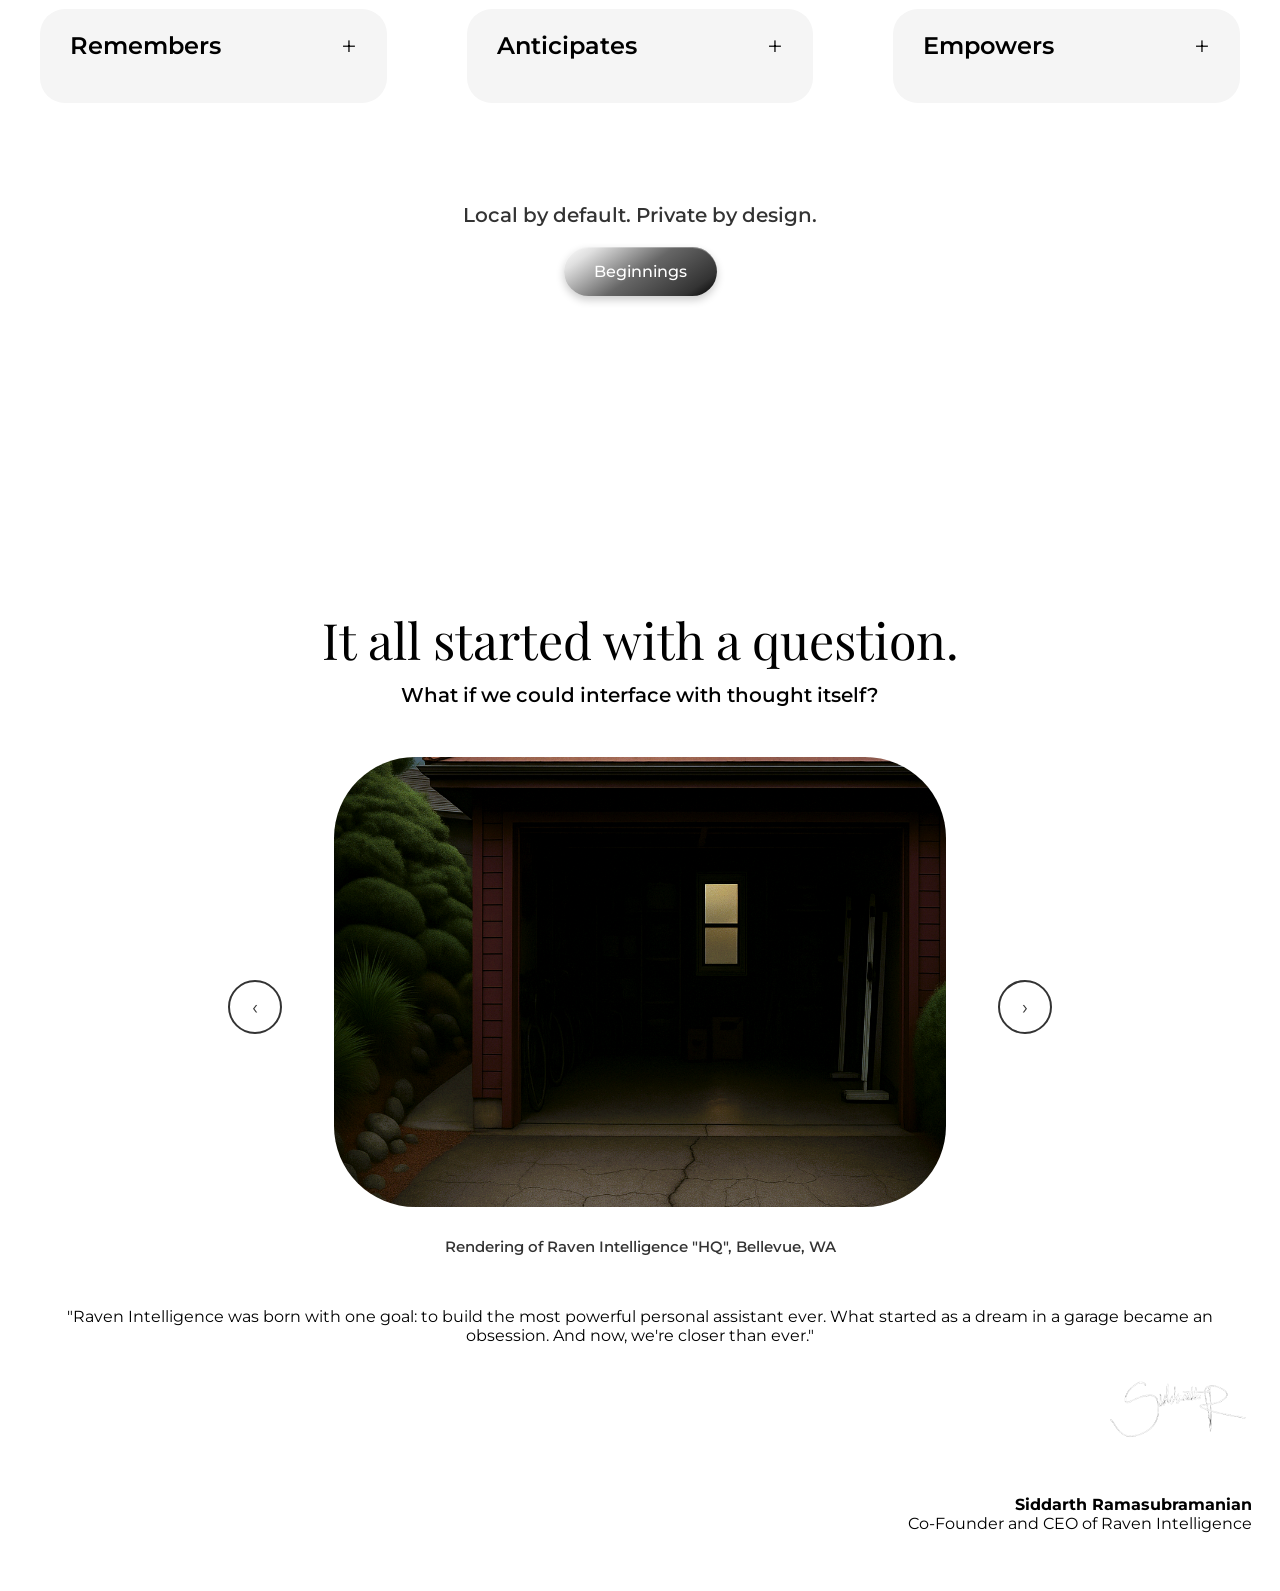
==== commit 75fe0031: "Synchonized changes with CEO" ====
--- a/homepage.html
+++ b/homepage.html
@@ -19,9 +19,9 @@
             <div class = "sign-up"><a href = "https://stats.sender.net/forms/ejRJNv/view">Sign Up</a></div>
         </div>
         <div class = "hook">
-            <div class = "top">Look forward to Look Within</div>
-            <div class = "middle">The only assistant you'll ever need.</div>
-            <div class = "bottom"><button>Look Within</button></div>
+            <div class = "top">The Future of You.</div>
+            <div class = "middle">Raven, the only assistant that knows you better than you know yourself.</div>
+            <div class = "bottom"><button>Unlock Your Future</button></div>
             <div class = "arrow"><div></div><div></div></div>
         </div>
 
@@ -31,32 +31,27 @@
     <!-- The info part of the website-->
      <div class = "info">
         <div class = "top">
-            <div class = "title">The Missing Piece</div>
-            <div class = "under">Each great leap in computing has brought us closer to the mind.</div>
+            <div class = "title">The Next Leap Is You.</div>
+            <div class = "under">Intelligence is about understanding who you are.</div>
         </div>
         <div class = "mid">
             <div class = "line">
-                <div>It's easy to make an assistant that helps you look something up.</div>
-                <div>It's much harder to make an assistant that helps you look <strong><em>inward</em></strong>.</div>
+                <div>Every assistant brought us closer to an answer.</div>
+                <div>Yet never closer to our own minds.</div>
             </div>
             <div class = "line">
-                <div>The future of intelligence isn't about answering questions faster.</div>
-                <div>It's about <strong><em>remembering</em></strong> what matters and <strong><em>understanding</em></strong> who you are.</div>
-            </div>
-            <div class = "line">
-                <div>The best way to look forward, is to look within.</div>
-            </div>
-        </div>
+                <div>Intelligence isn't about looking things up.</div>
+                <div>It's about remebering what matters and understanding who you are.</div>
+            </div>
         <div class = "bottom">
-            <div class = "button"><button>Meet Raven</button></div>
+            <div class = "button"><button>Experience Raven</button></div>
         </div>
      </div>
 
      <!-- The reveal and product showcase part of the website -->
      <div class = "reveal">
         <div class = "top">
-            <div class = "title">Introducing Raven</div>
-            <div class = "line">The Ultimate Personal Assistant.</div>
+            <div class = "title">The Future is in Sight.</div>
         </div>
         <div class="carousel-container" data-carousel="reveal">
             <div class="carousel-arrow left" onclick="previousSlide('reveal')">&#8249;</div>
@@ -65,13 +60,13 @@
                 <div class="reveal-mid1 active">
                     <div>
                         <div class = "photo"><img src = "images/raven-3.png" alt = "The front-view of Raven's Founder Edition model."></div>
-                        <div class = "text">Looks like nothing. Changes everything.</div>
+                        <div class = "text">Personal Intelligence that's an extension of you.</div>
                     </div>
                 </div>
                 <div class="reveal-mid2">
                     <div>
                          <div class = "photo"><img src = "images/raven-1.png" alt = "The back-view of Raven's Founder Edition model."></div>
-                         <div class = "text">You don't see Raven. You see through it.</div>
+                         <div class = "text">Raven isn't in your way. You see through it.</div>
                     </div>
                 </div>
                 <div class="reveal-mid3">
@@ -91,7 +86,7 @@
             <div class="carousel-arrow right" onclick="nextSlide('reveal')">&#8250;</div>
         </div>
         <div class = "bottom">
-            <div class = "button"><button>What's Inside</button></div>
+            <div class = "button"><button>Discover the Difference</button></div>
         </div>
      </div>
 
@@ -100,13 +95,13 @@
     <!-- The Introduction Section of the Website with aux info -->
      <div class = "intro">
         <div class = "meet">
-            <div class = "meet1">Powered by Raven Engine</div>
-            <div class = "meet2">Superintelligence that fits on your phone.</div>
+            <div class = "meet1">The Core of Your Potential.</div>
+            <div class = "meet2">Explore your life, with a partner by your side.</div>
         </div>
         <div class = "table">
             <div class = "box" onclick="toggleBox(this)">
                 <div class = "sec">
-                    <div>Remembers You</div>
+                    <div>Remembers</div>
                     <div>+</div>
                 </div>
                 <div class = "text">
@@ -116,7 +111,7 @@
             </div>
             <div class = "box" onclick="toggleBox(this)">
                 <div class = "sec">
-                    <div>Knows Your World</div>
+                    <div>Anticipates</div>
                     <div>+</div>
                 </div>
                 <div class = "text">
@@ -126,7 +121,7 @@
             </div>
             <div class = "box" onclick="toggleBox(this)">
                 <div class = "sec">
-                    <div>Thinks Ahead</div>
+                    <div>Empowers</div>
                     <div>+</div>
                 </div>
                 <div class = "text">
--- a/homepage.css
+++ b/homepage.css
@@ -63,8 +63,25 @@
 }
 
 .bottom button {
-    padding: 15px;
+    padding: 15px 30px;
     border-radius: 1000px;
+    background: linear-gradient(145deg, #ffffff 0%, #e0e0e0 15%, #666666 50%, #333333 85%, #000000 100%);
+    color: #ffffff;
+    border: none;
+    font-family: "Montserrat", sans-serif;
+    font-size: 16px;
+    font-weight: 500;
+    cursor: pointer;
+    transition: all 0.2s ease;
+    box-shadow: 0 4px 8px rgba(0, 0, 0, 0.2), 
+                inset 0 1px 0 rgba(255, 255, 255, 0.3);
+}
+
+.bottom button:hover {
+    background: linear-gradient(145deg, #ffffff 0%, #f0f0f0 15%, #777777 50%, #444444 85%, #111111 100%);
+    transform: translateY(-1px);
+    box-shadow: 0 6px 12px rgba(0, 0, 0, 0.3), 
+                inset 0 1px 0 rgba(255, 255, 255, 0.4);
 }
 
 .header .arrow {
@@ -147,6 +164,13 @@
     display: flex;
     align-items: center;
     justify-content: center;
+
+}
+
+
+.reveal .carousel-container {
+    min-width: 1250px;     
+    margin: 75px;   
 }
 
 /* Arrow Styling */
@@ -174,19 +198,13 @@
     transform: translateY(-50%) scale(1.1);
 }
 
-.carousel-arrow.left {
-    left: -80px;
-}
-
-.carousel-arrow.right {
-    right: -80px;
-}
 
 /* Mid Content Styling */
 .mid-content {
     width: 100%;
     height: 600px;
     display: flex;
+    flex: 1;
     align-items: center;
     justify-content: center;
     background: #ffffff;
@@ -195,6 +213,13 @@
     overflow: hidden;
 }
 
+
+.reveal .mid-content {
+    width: 100%;
+    height: 650px;
+    max-width: none;
+}
+
 .mid1, .mid2, .mid3, .mid4,
 .reveal-mid1, .reveal-mid2, .reveal-mid3, .reveal-mid4,
 .beginnings-mid1, .beginnings-mid2, .beginnings-mid3, .beginnings-mid4 {
@@ -222,7 +247,7 @@
     gap: 20px;
 }
 
-.photo {
+.reveal .photo {
     display: flex;
     align-items: center;
     justify-content: center;
@@ -236,6 +261,7 @@
     object-fit: cover;
     border-radius: 81px;
 }
+
 
 .text {
     text-align: center;
@@ -252,9 +278,17 @@
     opacity: 1;
 }
 
+.reveal .carousel-arrow.left {
+    left: -80px;
+}
+
+.reveal .carousel-arrow.right {
+    right: -80px;
+}
+
 /* Button styling for reveal section */
 .reveal .bottom .button {
-    margin-top: 30px;
+    margin-top: 50px;
 }
 
 .reveal .bottom {
@@ -323,7 +357,7 @@
     justify-content: space-between;
     align-items: center;
     font-size: 24px;
-    font-weight: 550;
+    font-weight: 600;
     margin: 0;
     padding: 10px 0;
 }
@@ -449,4 +483,6 @@
     display: flex;
     flex-direction: column;
     align-items: flex-end;
-}+}
+
+
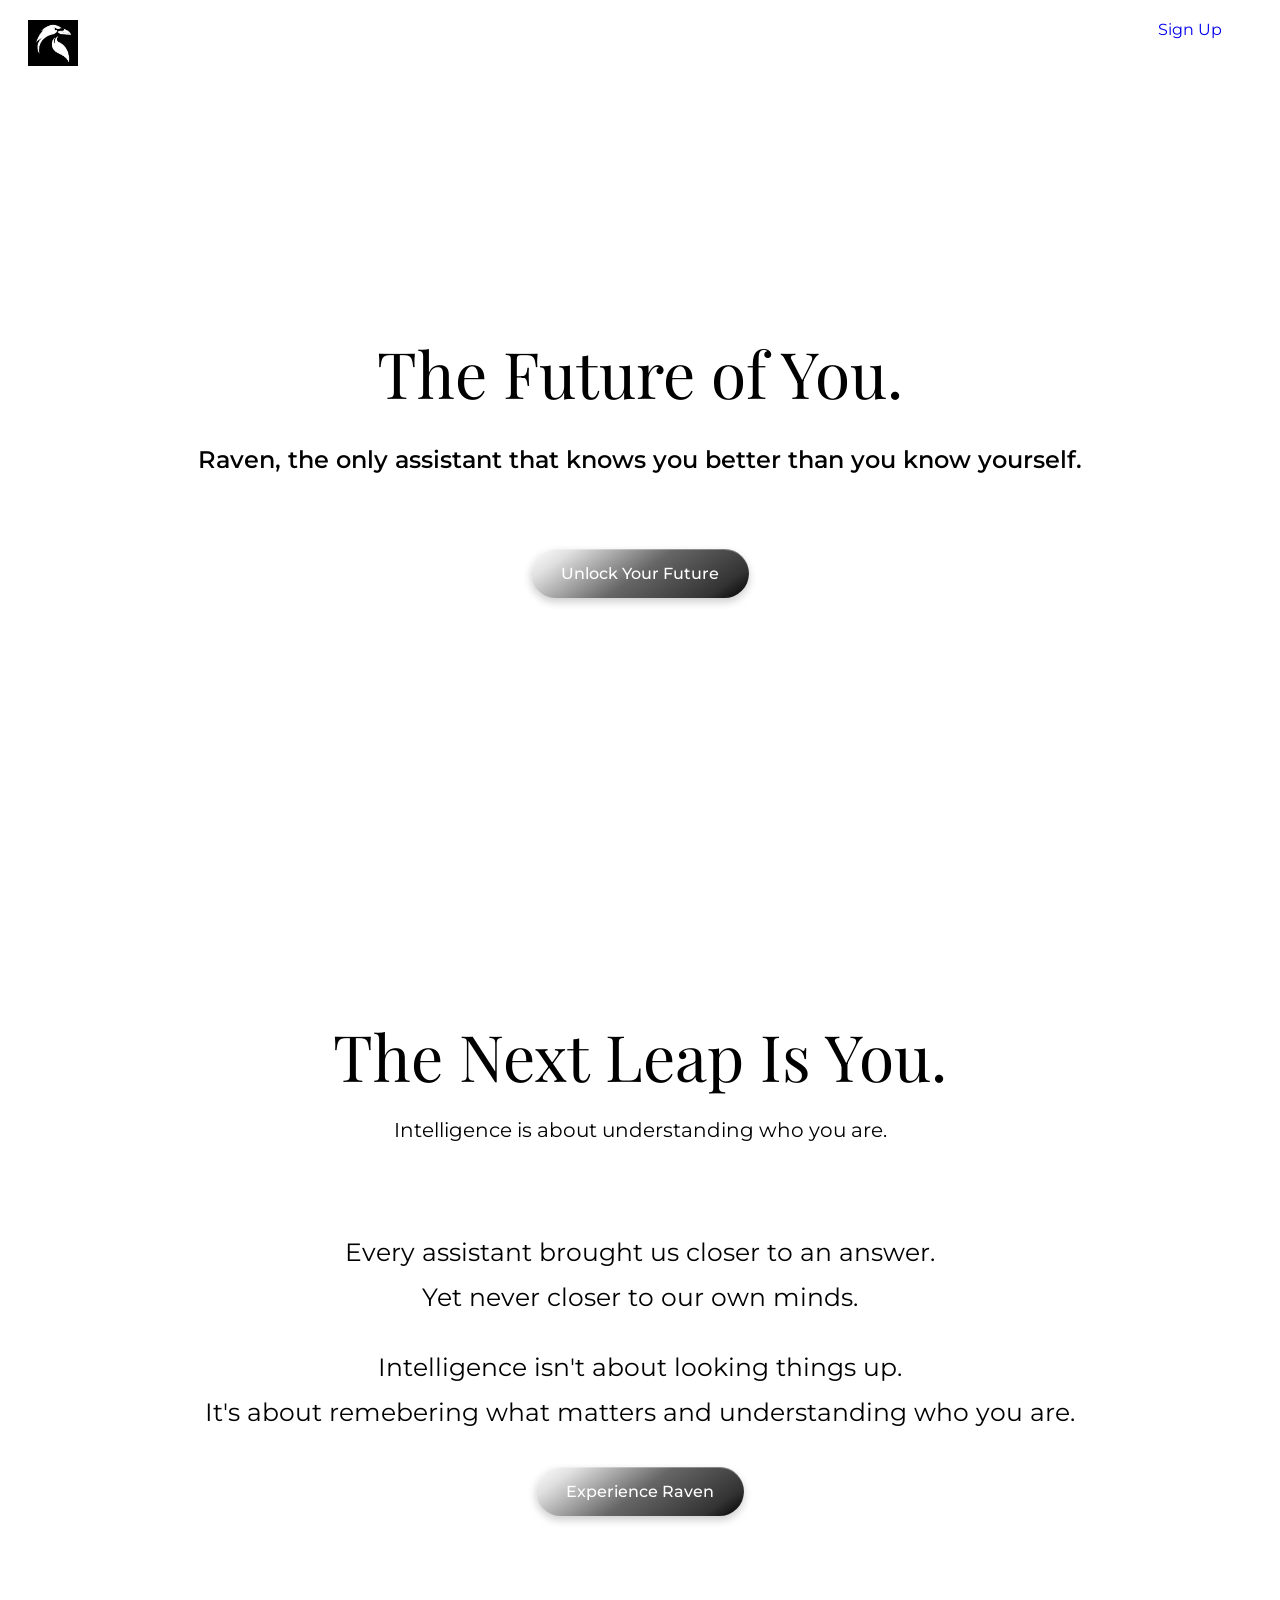
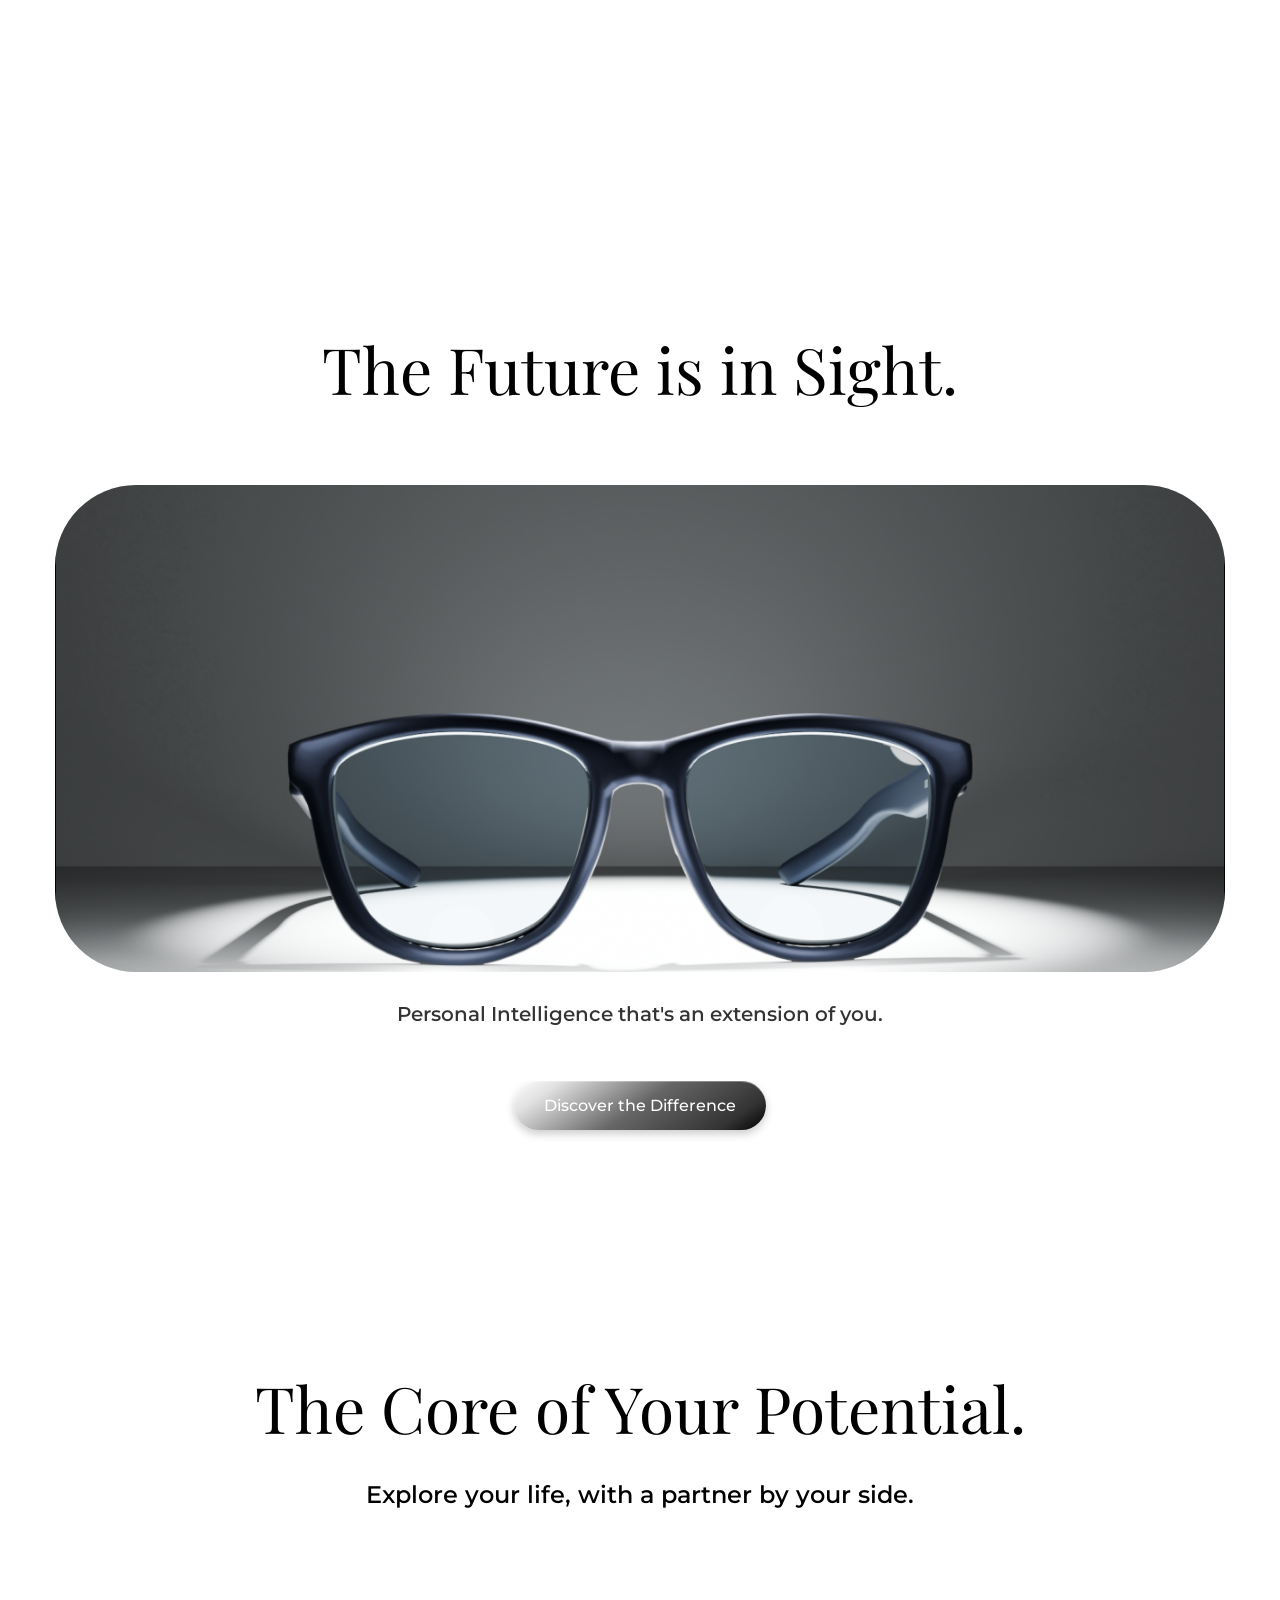
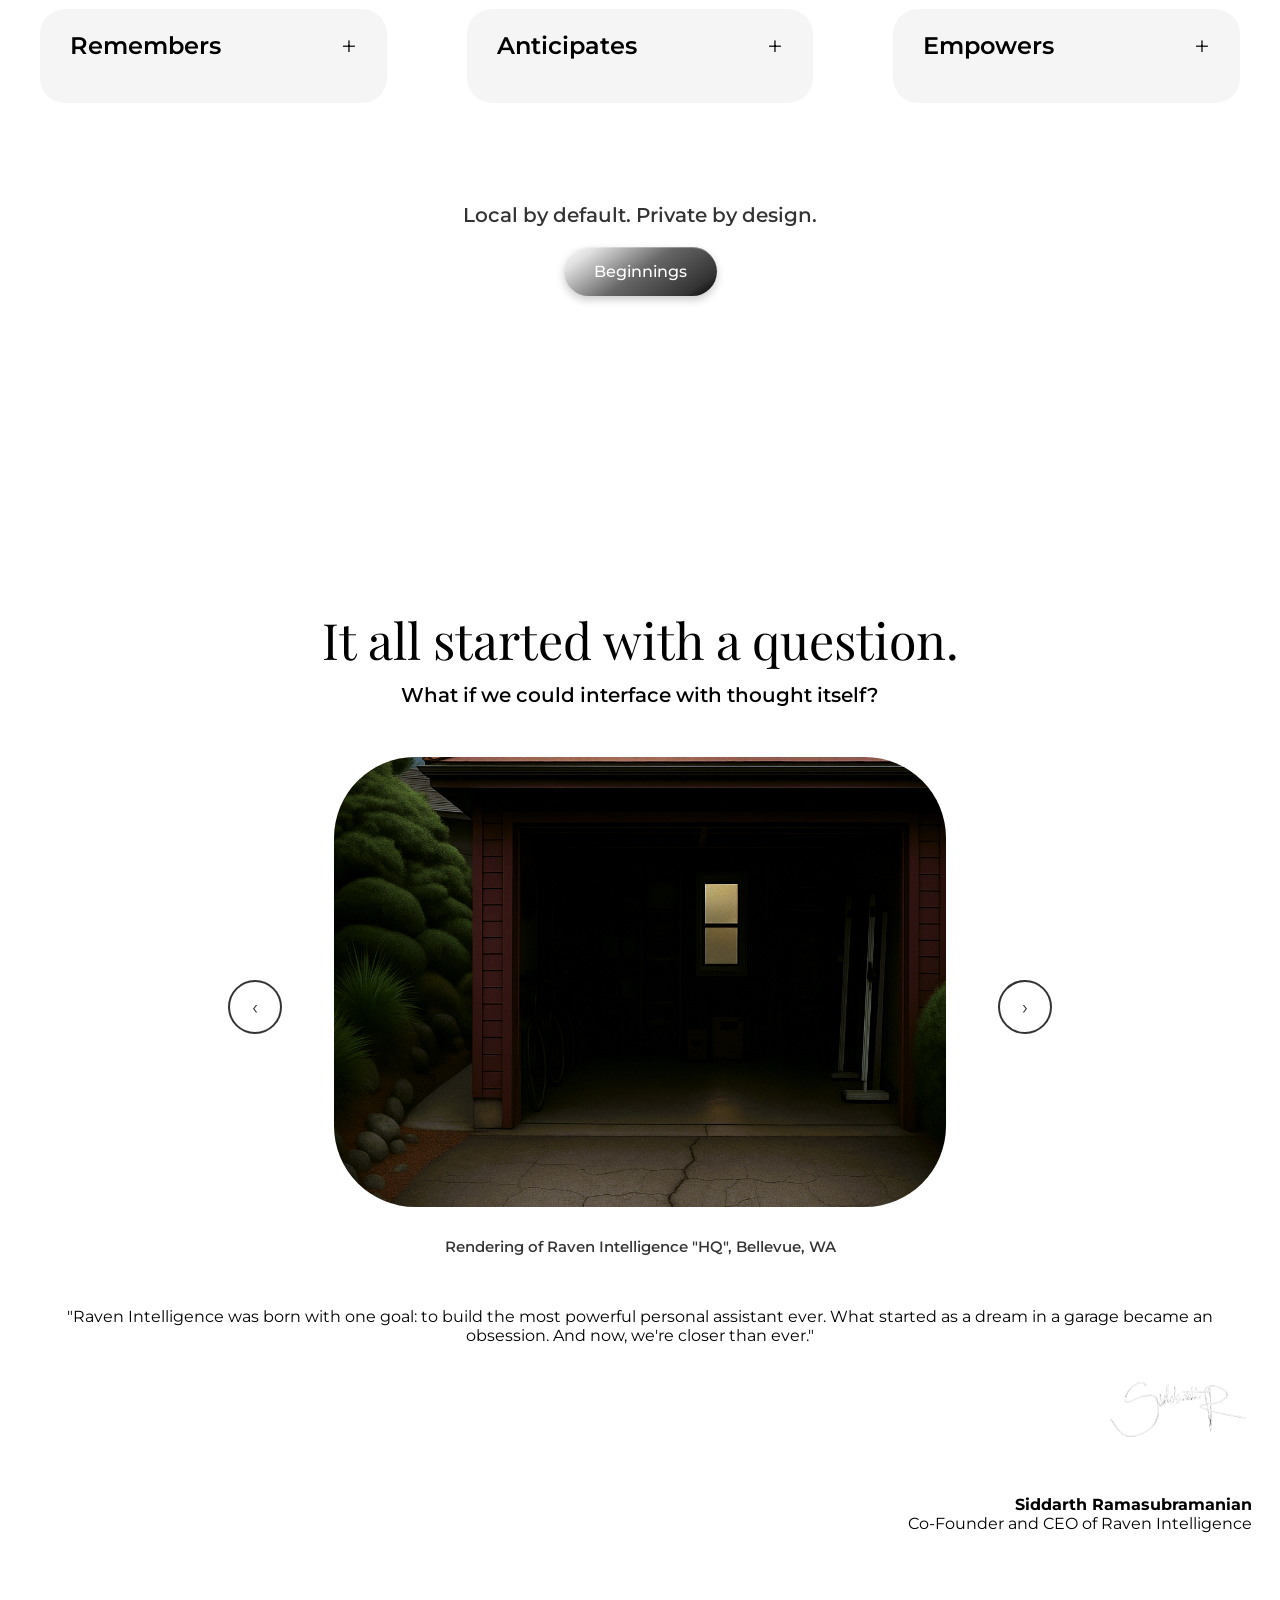
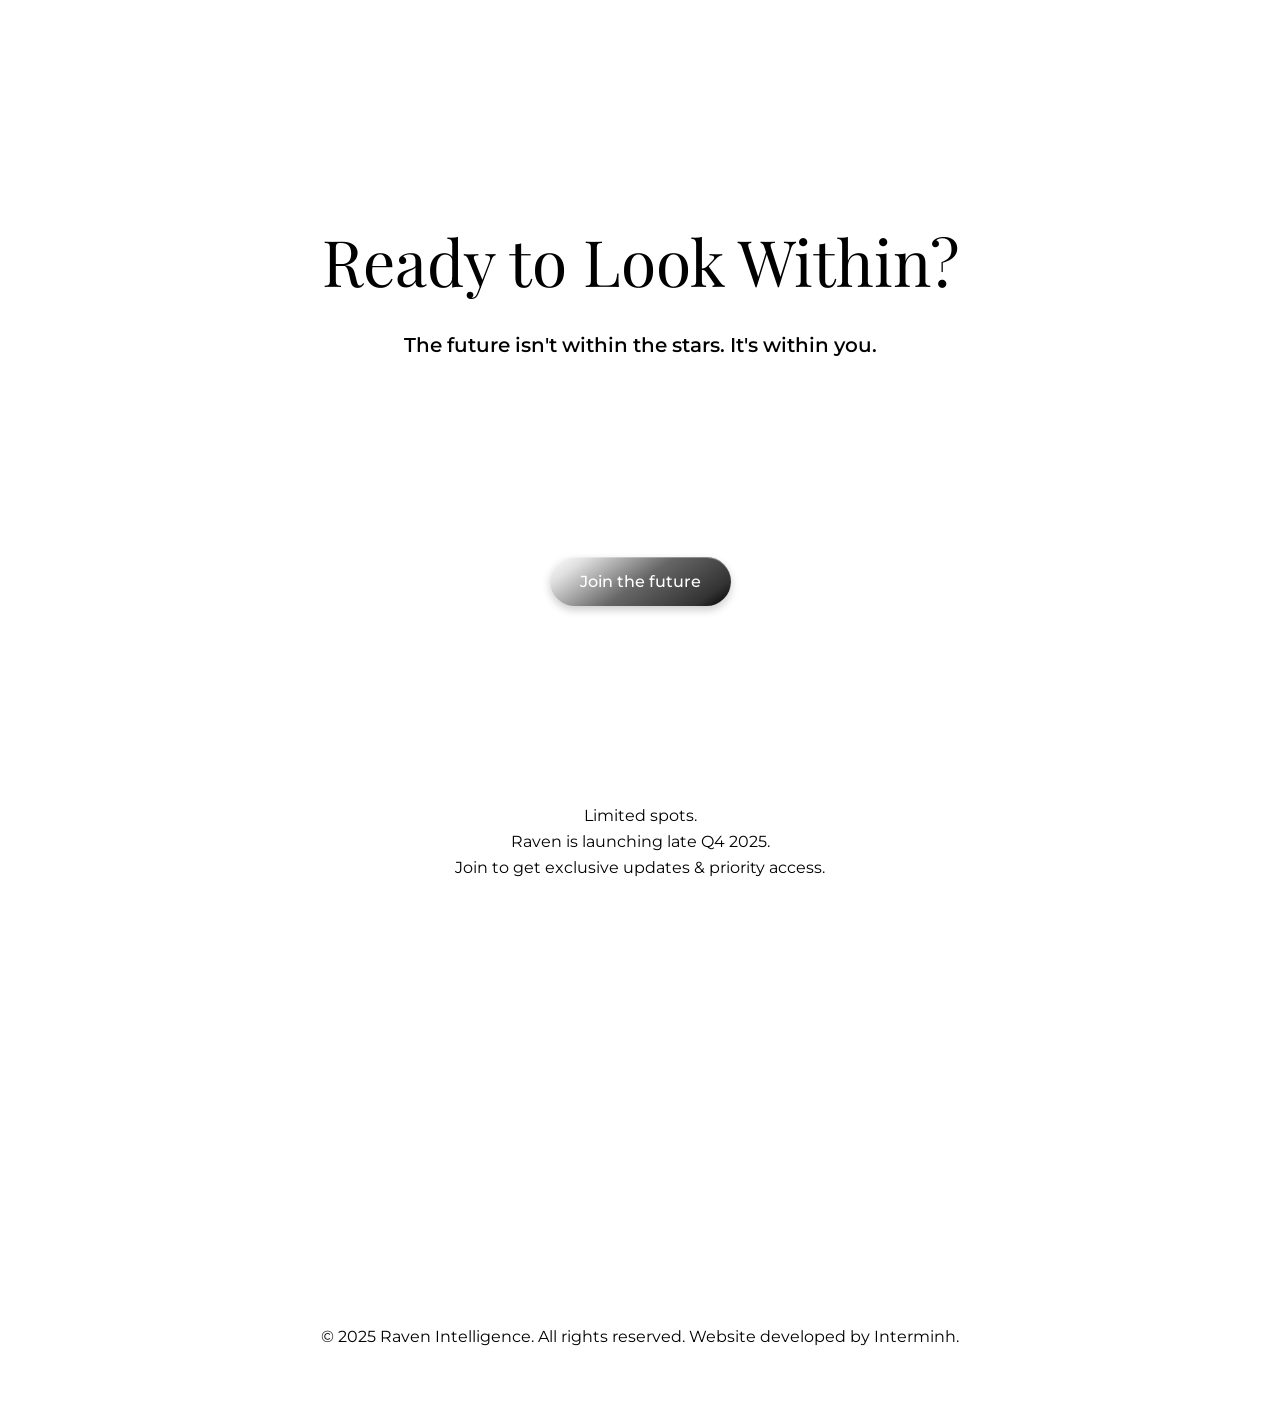
==== commit ff258558: "Finished skeleton of website" ====
--- a/homepage.html
+++ b/homepage.html
@@ -188,6 +188,25 @@
         </div>
 
       </div>
+
+      <!-- Finale Section of the Website -->
+       <div class = "finale">
+            <div class = "look">
+                <div class = "upper">Ready to Look Within?</div>
+                <div class = "upper-2">The future isn't within the stars. It's within you.</div>
+            </div>
+            <div class = "bottom">
+                <button>Join the future</button>
+            </div>
+            <div class = "end">
+                <div>Limited spots.</div>
+                <div>Raven is launching late Q4 2025.</div>
+                <div>Join to get exclusive updates & priority access.</div>
+            </div>
+            <div class = "copyright">
+                <div>© 2025 Raven Intelligence. All rights reserved. Website developed by Interminh.</div>
+            </div>
+       </div>
 
 <script>
 // Carousel state for each section
--- a/homepage.css
+++ b/homepage.css
@@ -483,6 +483,48 @@
     display: flex;
     flex-direction: column;
     align-items: flex-end;
-}
-
-
+    margin-bottom: 200px;
+}
+
+/* --------------Finale Style ------------------------------- */
+.finale {
+    display: flex;
+    flex-direction: column;
+    align-items: center;
+    gap: 200px;
+}
+
+.finale .bottom {
+    margin-bottom: 0px;
+}
+
+.look {
+    display: flex;
+    flex-direction: column;
+    align-items: center;
+}
+
+.finale .upper {
+    font-family: "Playfair Display", sans-serif;
+    font-size: 64px;
+    margin-bottom: 30px;
+}
+
+.finale .upper-2 {
+    font-size: 20px;
+    font-weight: 550;
+}
+
+
+.end {
+    display: flex;
+    flex-direction: column;
+    gap: 7px;
+    align-items: center;
+    margin-bottom: 200px;
+}
+
+.copyright {
+    padding: 50px;
+    text-align: center;
+}
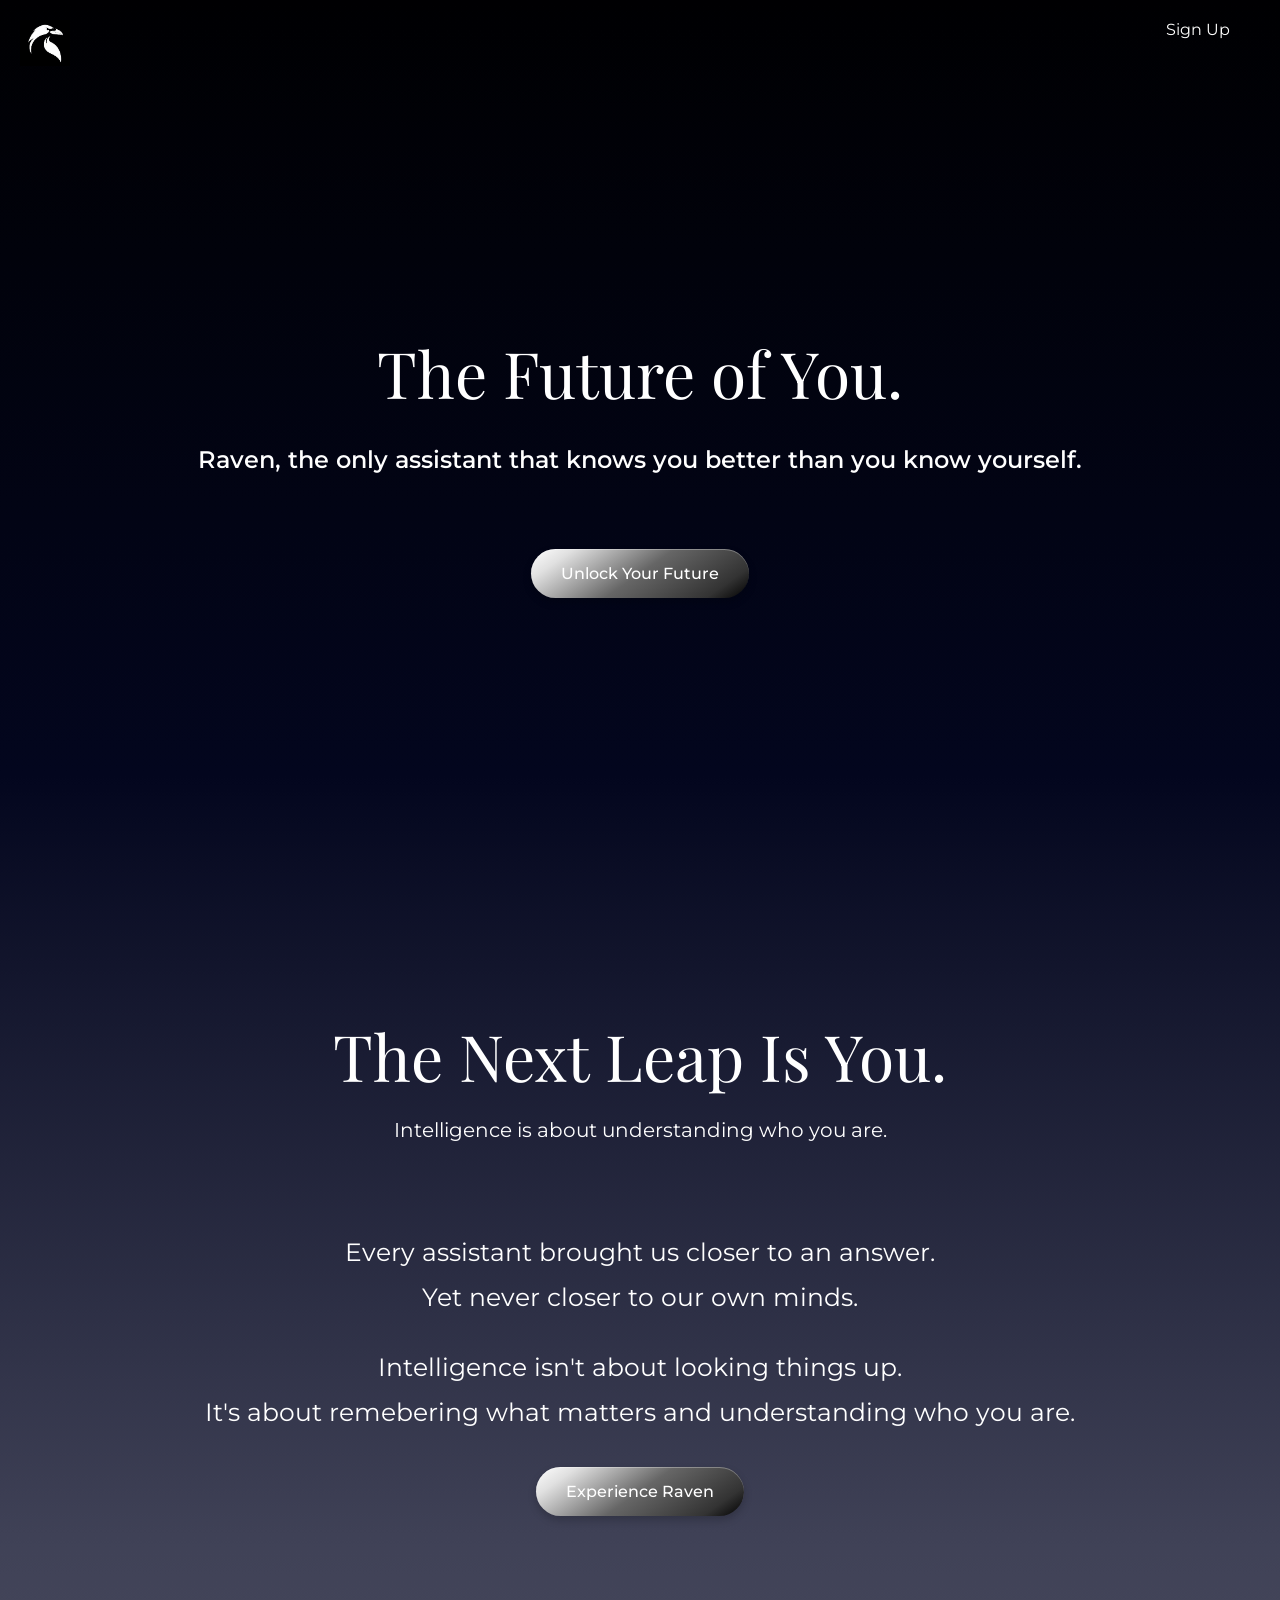
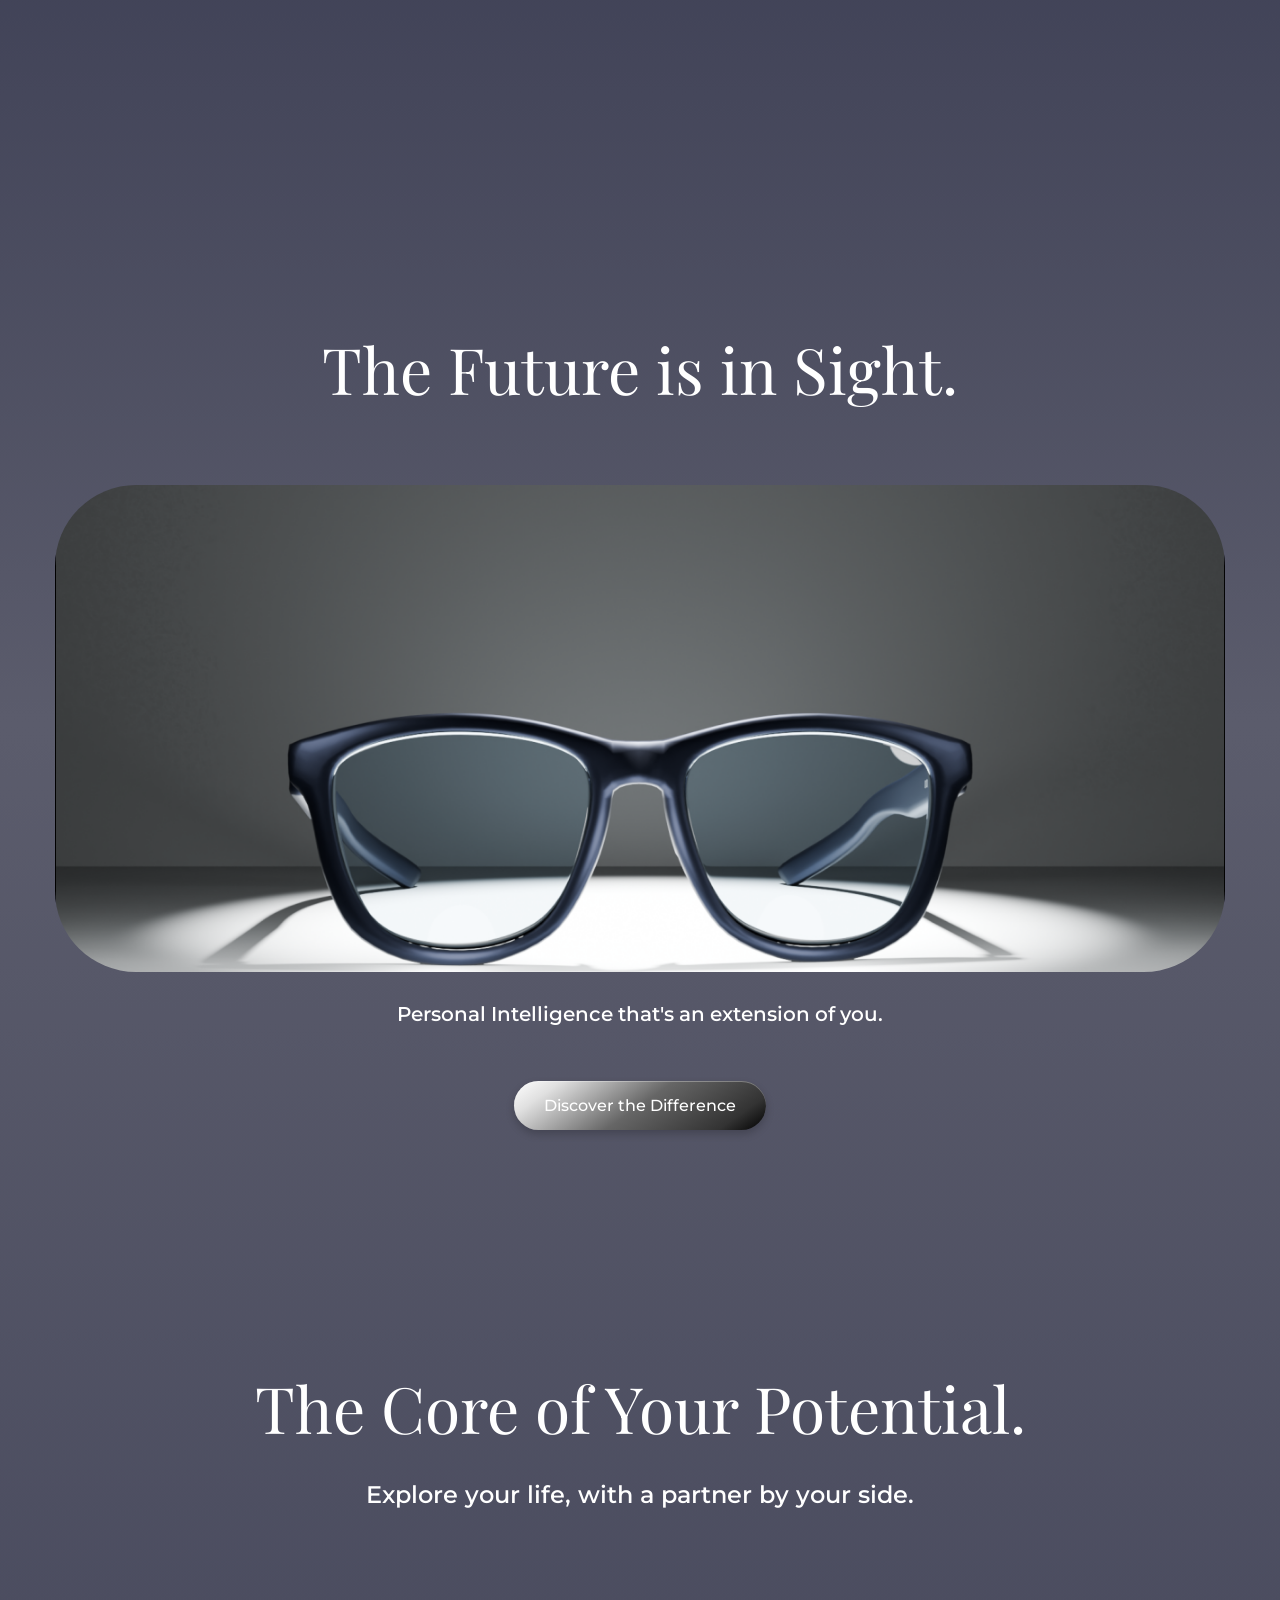
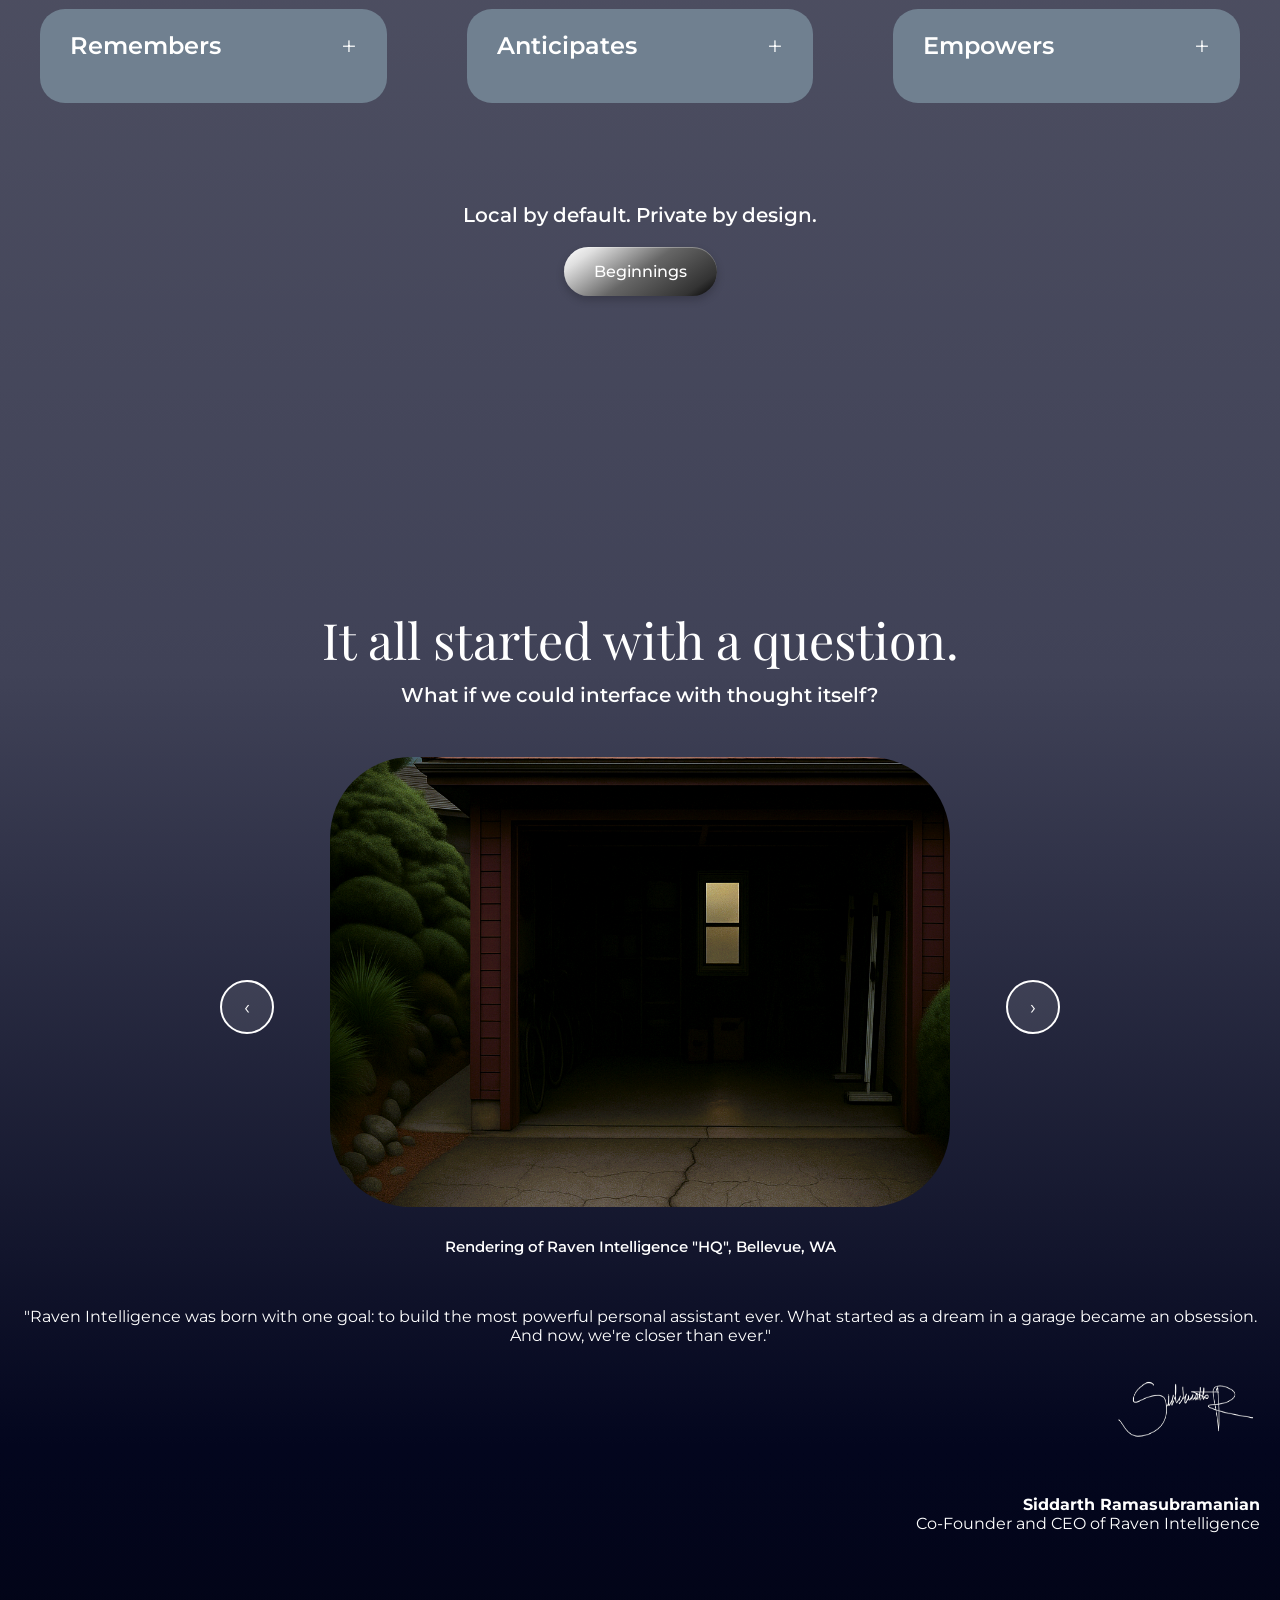
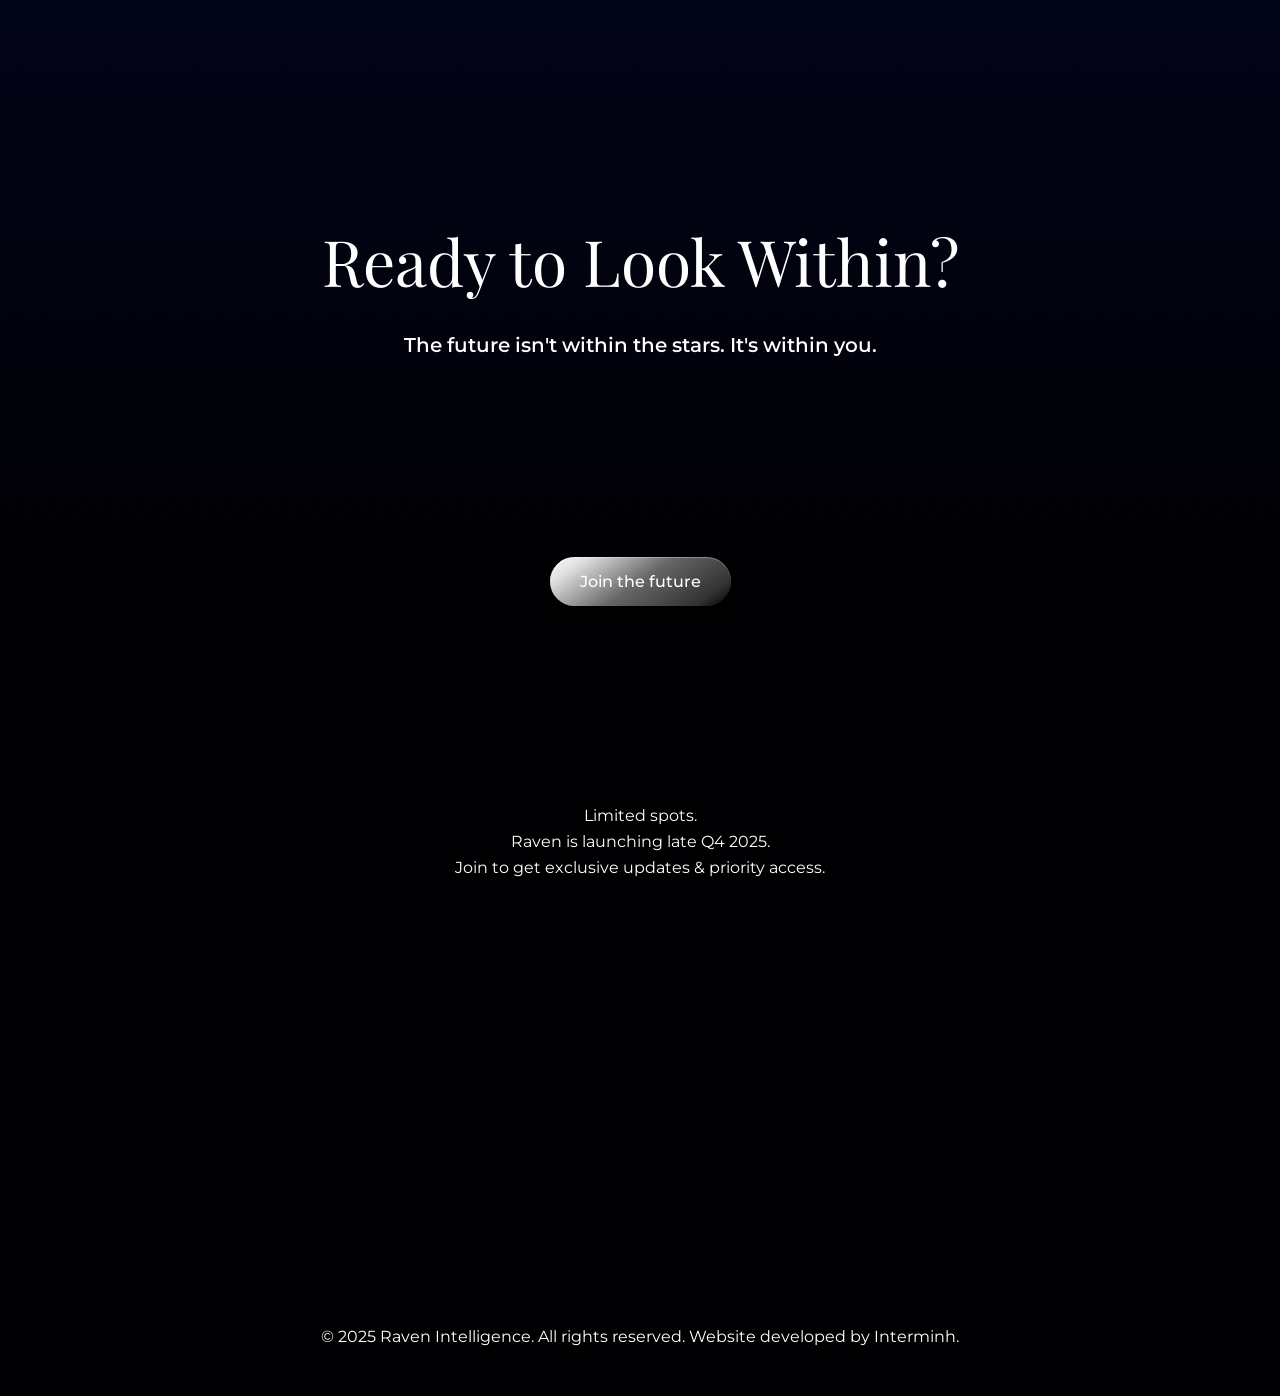
==== commit 3caf399c: "Color capabilities enabled" ====
--- a/homepage.html
+++ b/homepage.html
@@ -196,7 +196,7 @@
                 <div class = "upper-2">The future isn't within the stars. It's within you.</div>
             </div>
             <div class = "bottom">
-                <button>Join the future</button>
+                <button><a href = "https://stats.sender.net/forms/ejRJNv/view">Join the future</a></button>
             </div>
             <div class = "end">
                 <div>Limited spots.</div>
--- a/homepage.css
+++ b/homepage.css
@@ -1,16 +1,16 @@
 /* Universal Styles */
 body {
-    /* background: linear-gradient(180deg, #000002 0%, #03061E 12.5%, #404257 25%, #5B5C6C 37.5%, #404257 62.5%, #03061E 75%, #000002 87.5%);
+    background: linear-gradient(180deg, #000002 0%, #03061E 12.5%, #404257 25%, #5B5C6C 37.5%, #404257 62.5%, #03061E 75%, #000002 87.5%);
     min-height: 100vh;
     margin: 0;
-    padding: 0; */
-
+    padding: 0;
+    color: #FFFFFF;
     font-family: "Montserrat", sans-serif;
 }
 
 a {
     text-decoration: none;
-    /* color: #FFFFFF; */
+    color: #FFFFFF;
 }
 
 /* ---------------Header Style-----------------------------*/
@@ -164,6 +164,7 @@
     display: flex;
     align-items: center;
     justify-content: center;
+    
 
 }
 
@@ -179,7 +180,7 @@
     top: 50%;
     transform: translateY(-50%);
     background: rgba(255, 255, 255, 0.1);
-    border: 2px solid #333;
+    border: 2px solid #FFFFFF;
     border-radius: 50%;
     width: 50px;
     height: 50px;
@@ -188,7 +189,7 @@
     justify-content: center;
     cursor: pointer;
     font-size: 20px;
-    color: #333;
+    color: #FFFFFF;
     transition: all 0.3s ease;
     z-index: 10;
 }
@@ -207,7 +208,7 @@
     flex: 1;
     align-items: center;
     justify-content: center;
-    background: #ffffff;
+    background: transparent;
     border-radius: 25px;
     position: relative;
     overflow: hidden;
@@ -267,7 +268,7 @@
     text-align: center;
     font-size: 20px;
     font-weight: 550;
-    color: #333;
+    color: #FFFFFF;
     max-width: 80%;
     margin-top: 10px;
 }
@@ -345,7 +346,7 @@
     display: flex;
     flex-direction: column;
     flex: 1;
-    background-color: #f5f5f5;
+    background-color: slategray;
     padding: 10px 30px;
     border-radius: 25px;
     transition: all 0.3s ease;
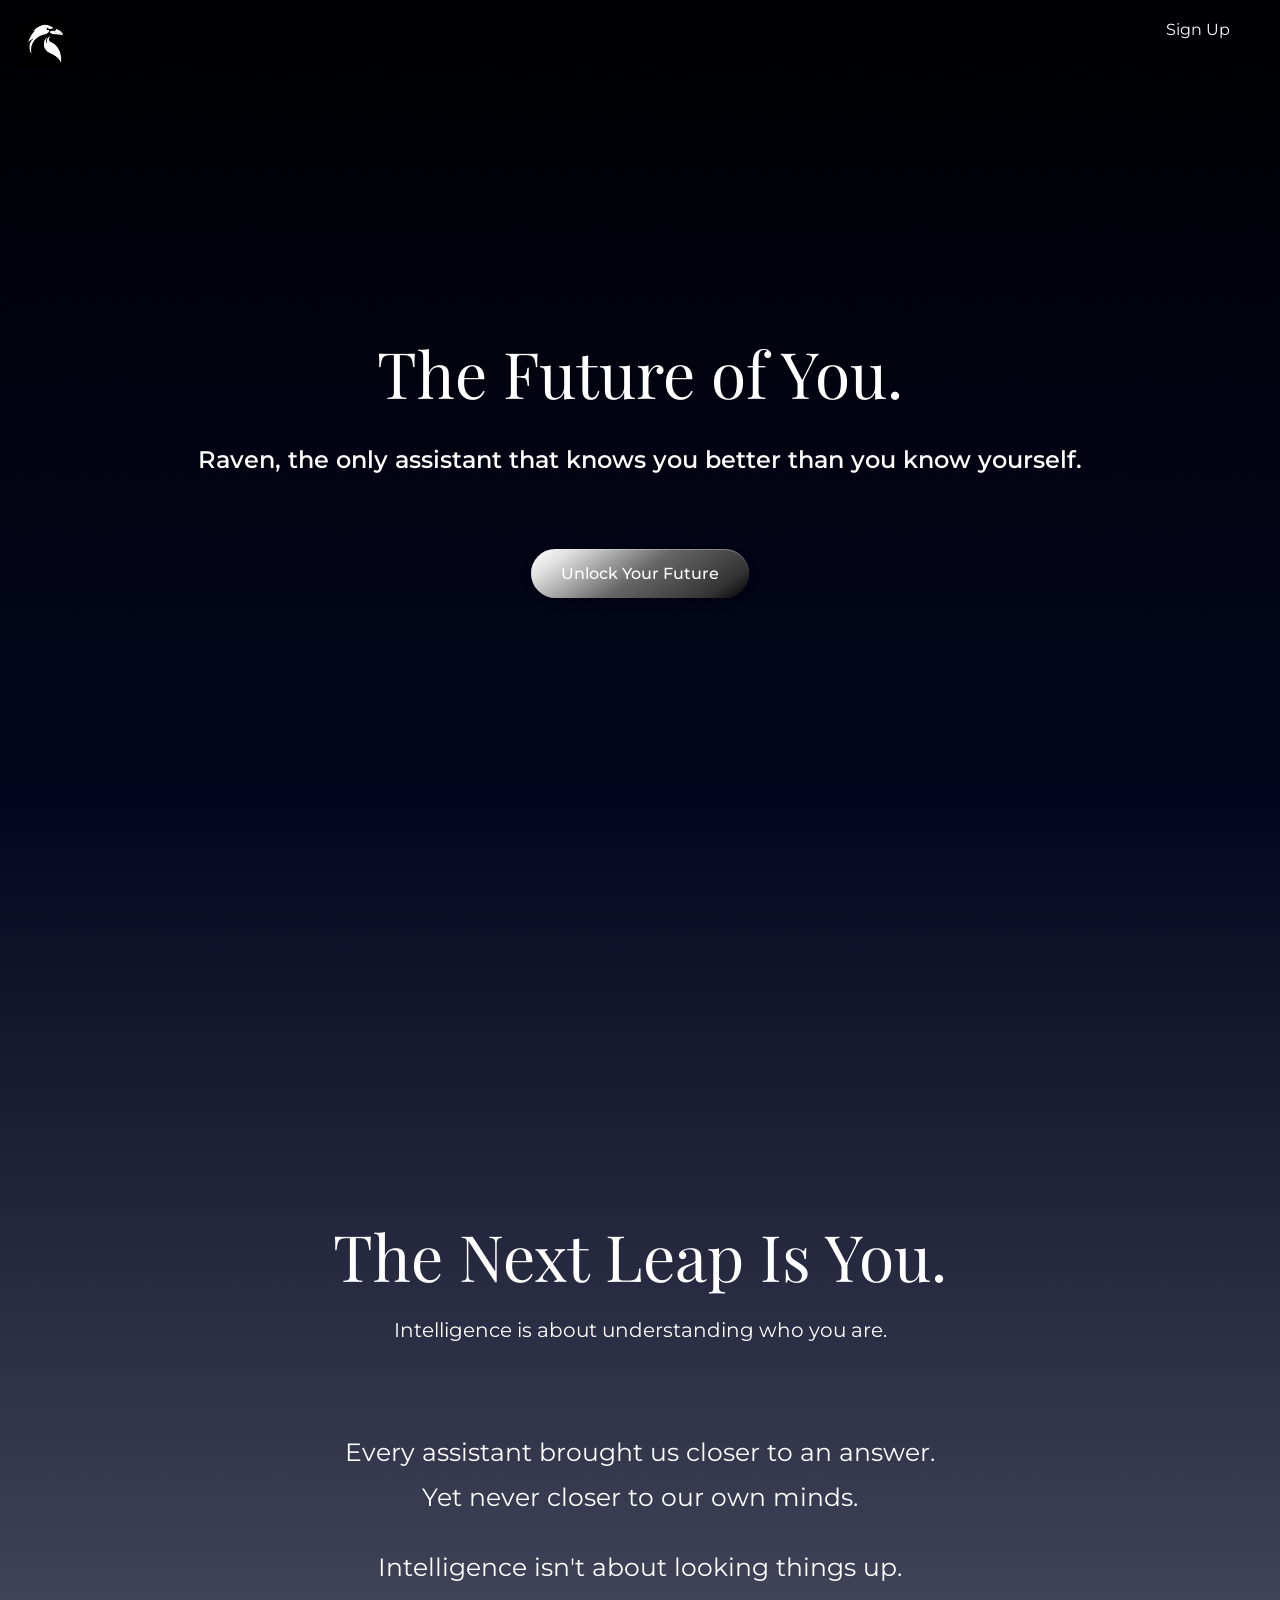
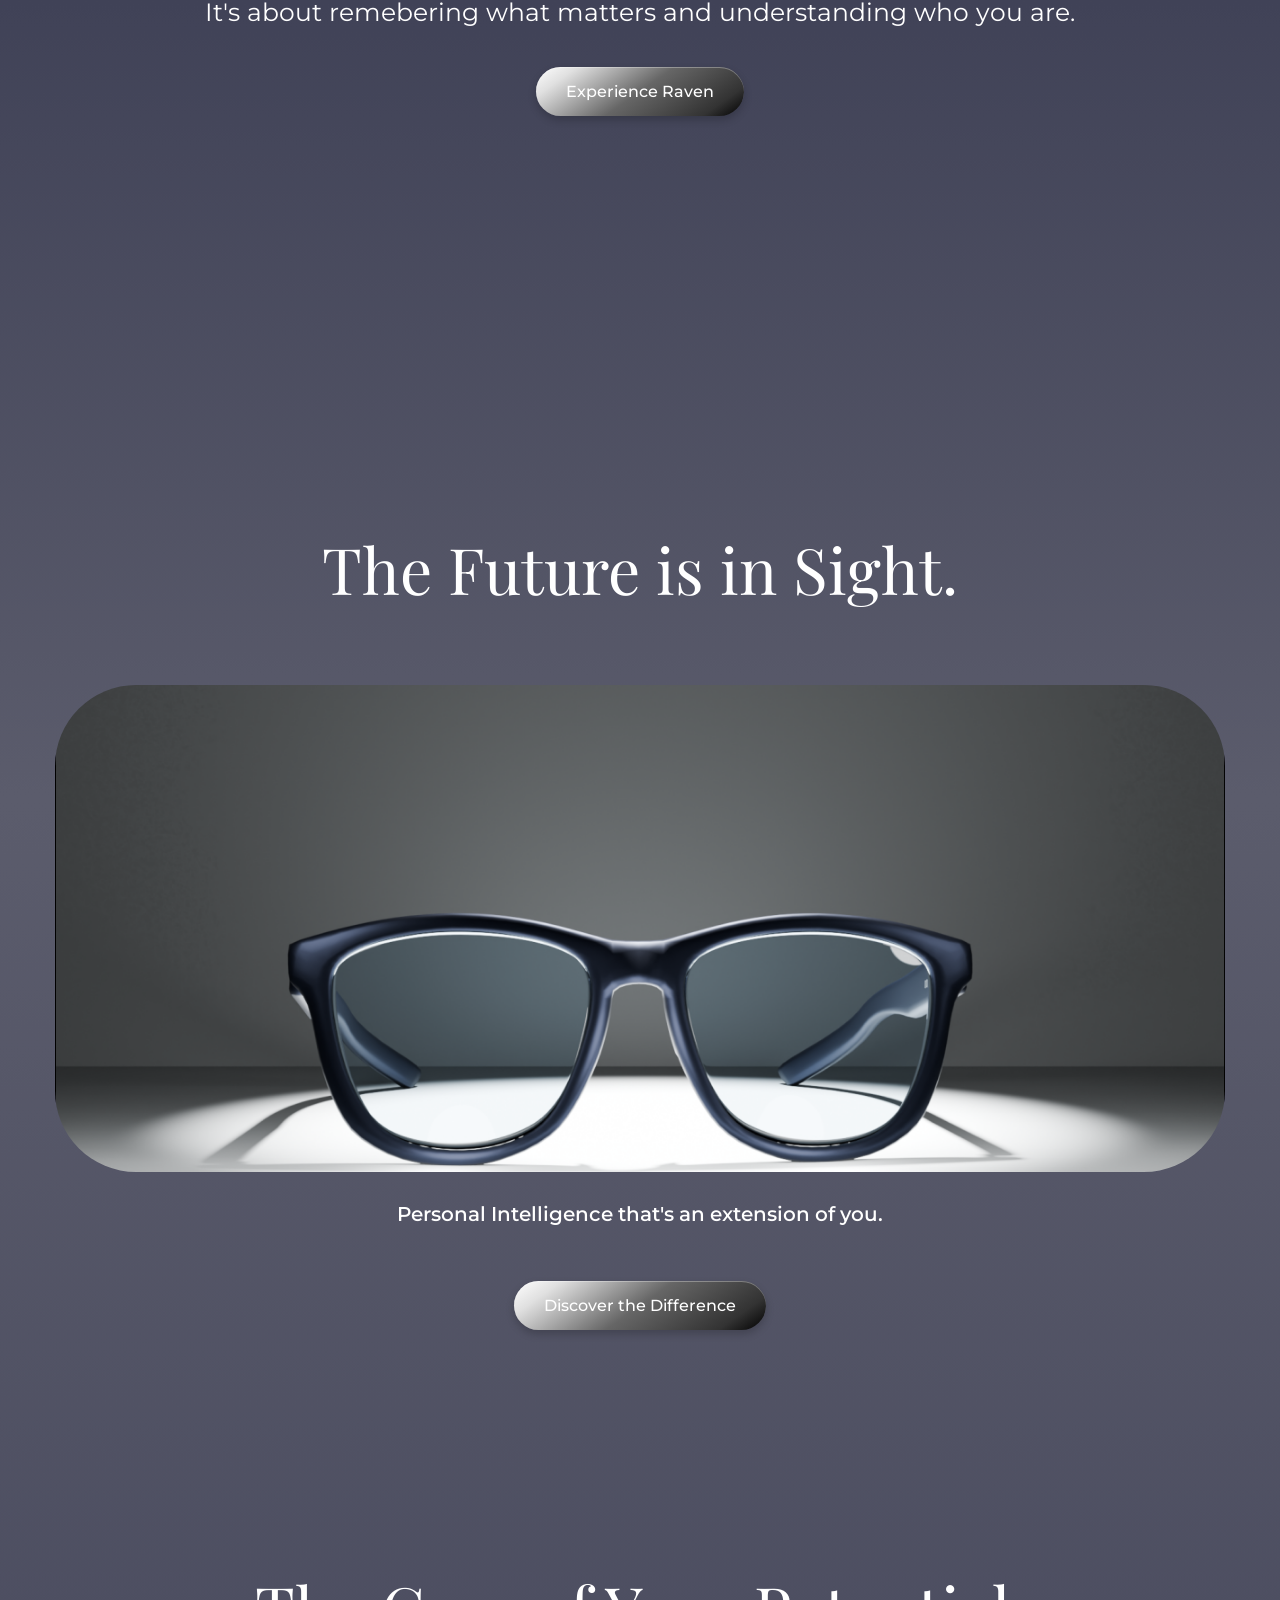
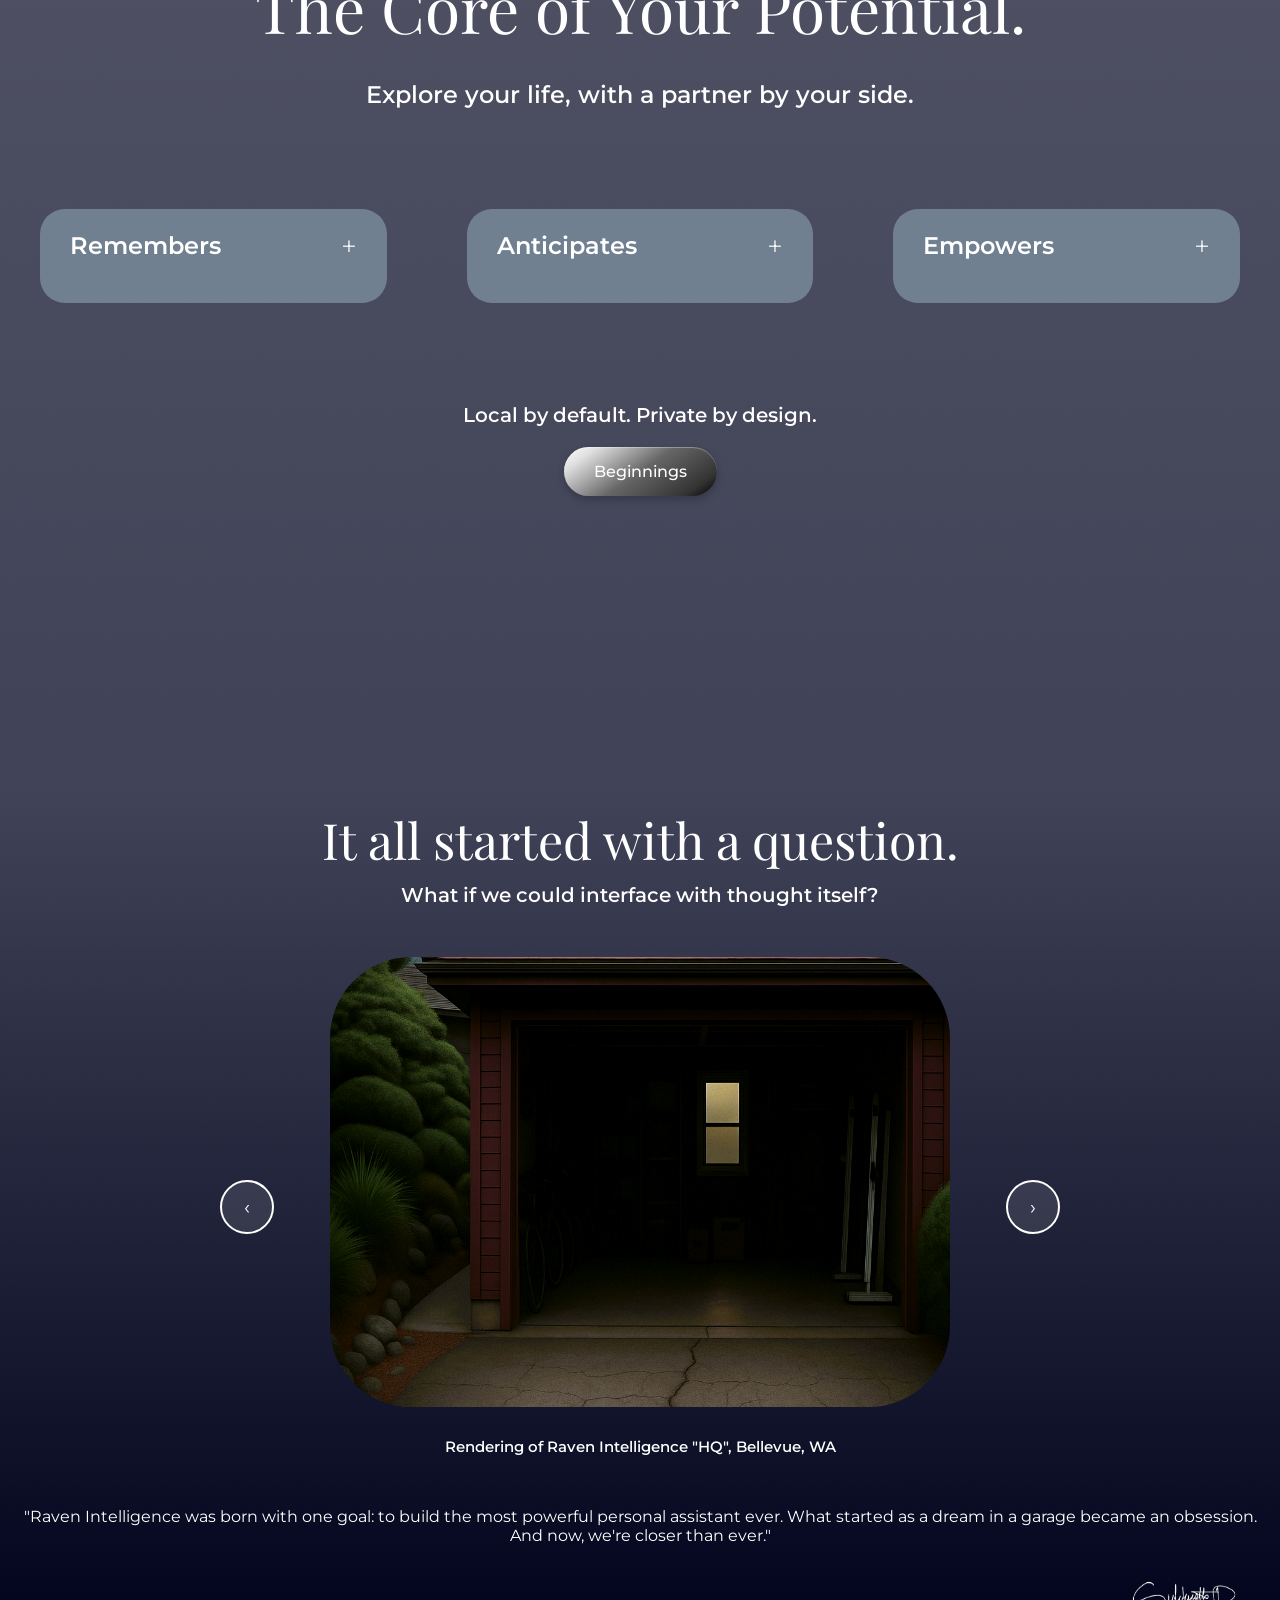
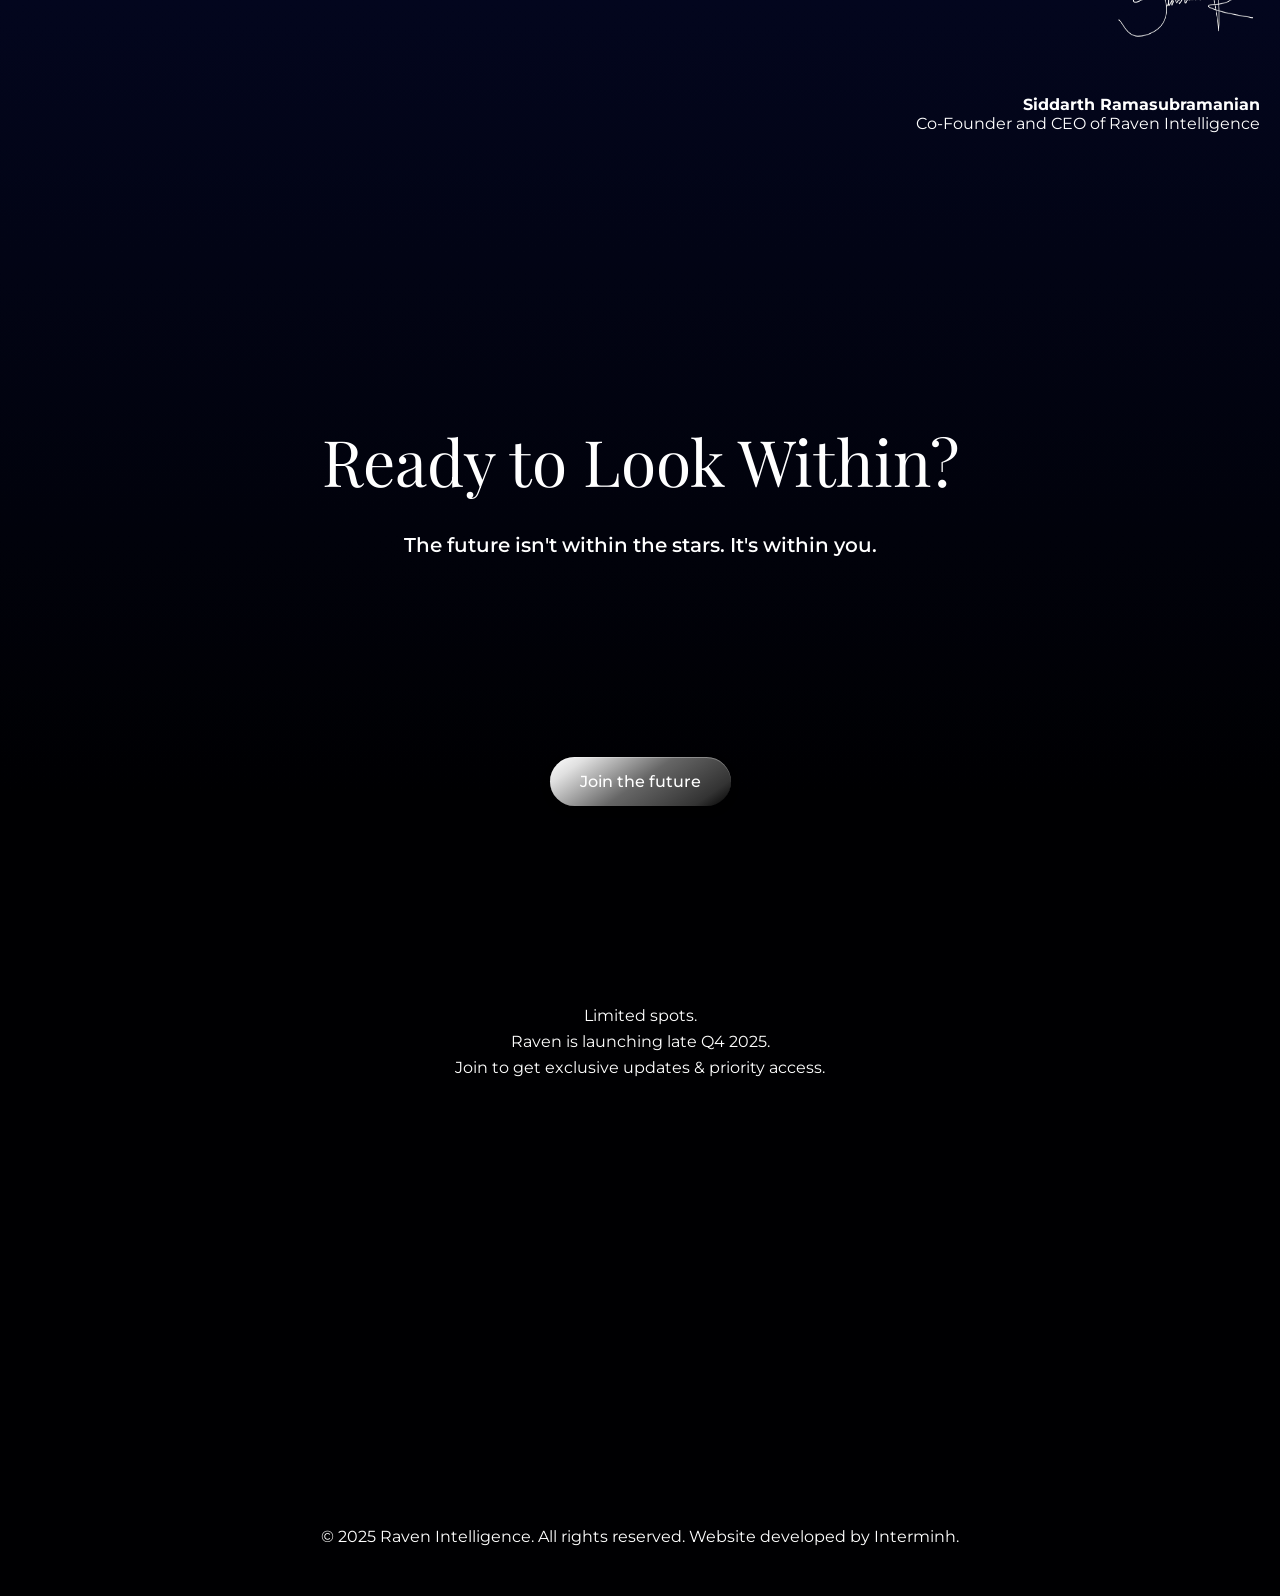
==== commit 48d3c215: "Added scrolling capabilities" ====
--- a/homepage.html
+++ b/homepage.html
@@ -21,7 +21,7 @@
         <div class = "hook">
             <div class = "top">The Future of You.</div>
             <div class = "middle">Raven, the only assistant that knows you better than you know yourself.</div>
-            <div class = "bottom"><button>Unlock Your Future</button></div>
+            <div class = "bottom"><button onclick="scrollToSection('info')">Unlock Your Future</button></div>
             <div class = "arrow"><div></div><div></div></div>
         </div>
 
@@ -29,7 +29,7 @@
     </div>
 
     <!-- The info part of the website-->
-     <div class = "info">
+     <div class = "info" id="info">
         <div class = "top">
             <div class = "title">The Next Leap Is You.</div>
             <div class = "under">Intelligence is about understanding who you are.</div>
@@ -44,12 +44,12 @@
                 <div>It's about remebering what matters and understanding who you are.</div>
             </div>
         <div class = "bottom">
-            <div class = "button"><button>Experience Raven</button></div>
+            <div class = "button"><button onclick="scrollToSection('reveal')">Experience Raven</button></div>
         </div>
      </div>
 
      <!-- The reveal and product showcase part of the website -->
-     <div class = "reveal">
+     <div class = "reveal" id="reveal">
         <div class = "top">
             <div class = "title">The Future is in Sight.</div>
         </div>
@@ -86,14 +86,14 @@
             <div class="carousel-arrow right" onclick="nextSlide('reveal')">&#8250;</div>
         </div>
         <div class = "bottom">
-            <div class = "button"><button>Discover the Difference</button></div>
+            <div class = "button"><button onclick="scrollToSection('intro')">Discover the Difference</button></div>
         </div>
      </div>
 
 
 
     <!-- The Introduction Section of the Website with aux info -->
-     <div class = "intro">
+     <div class = "intro" id="intro">
         <div class = "meet">
             <div class = "meet1">The Core of Your Potential.</div>
             <div class = "meet2">Explore your life, with a partner by your side.</div>
@@ -132,12 +132,12 @@
         </div>
         <div class = "bottom">
             <div class = "text">Local by default. Private by design.</div>
-            <button>Beginnings</button>
+            <button onclick="scrollToSection('beginnings')">Beginnings</button>
         </div>
      </div>
 
      <!-- The beginnings section -->
-      <div class = "beginnings">
+      <div class = "beginnings" id="beginnings">
         <div class = "interface">
             <div class = "title">It all started with a question.</div>
             <div class = "line">What if we could interface with thought itself?</div>
@@ -252,6 +252,21 @@
 function toggleBox(box) {
     box.classList.toggle('expanded');
 }
+
+// Function to scroll to a section smoothly
+function scrollToSection(sectionId) {
+    const element = document.getElementById(sectionId);
+    if (element) {
+        // Use 'start' positioning for info and beginnings sections
+        // Use 'center' positioning for reveal and intro sections
+        const blockPosition = (sectionId === 'info' || sectionId === 'beginnings') ? 'start' : 'center';
+        
+        element.scrollIntoView({
+            behavior: 'smooth',
+            block: blockPosition
+        });
+    }
+}
 </script>
 
 </body>
--- a/homepage.css
+++ b/homepage.css
@@ -1,4 +1,8 @@
 /* Universal Styles */
+html {
+    scroll-behavior: smooth;
+}
+
 body {
     background: linear-gradient(180deg, #000002 0%, #03061E 12.5%, #404257 25%, #5B5C6C 37.5%, #404257 62.5%, #03061E 75%, #000002 87.5%);
     min-height: 100vh;
@@ -98,6 +102,7 @@
     flex-direction: column;
     align-items: center;
     gap: 35px;
+    padding-top: 200px;
 }
 
 .info .top {
@@ -392,7 +397,7 @@
 }
 
 .box.expanded {
-    height: 350px;
+    height: 320px;
 }
 
 .box.expanded .text {
